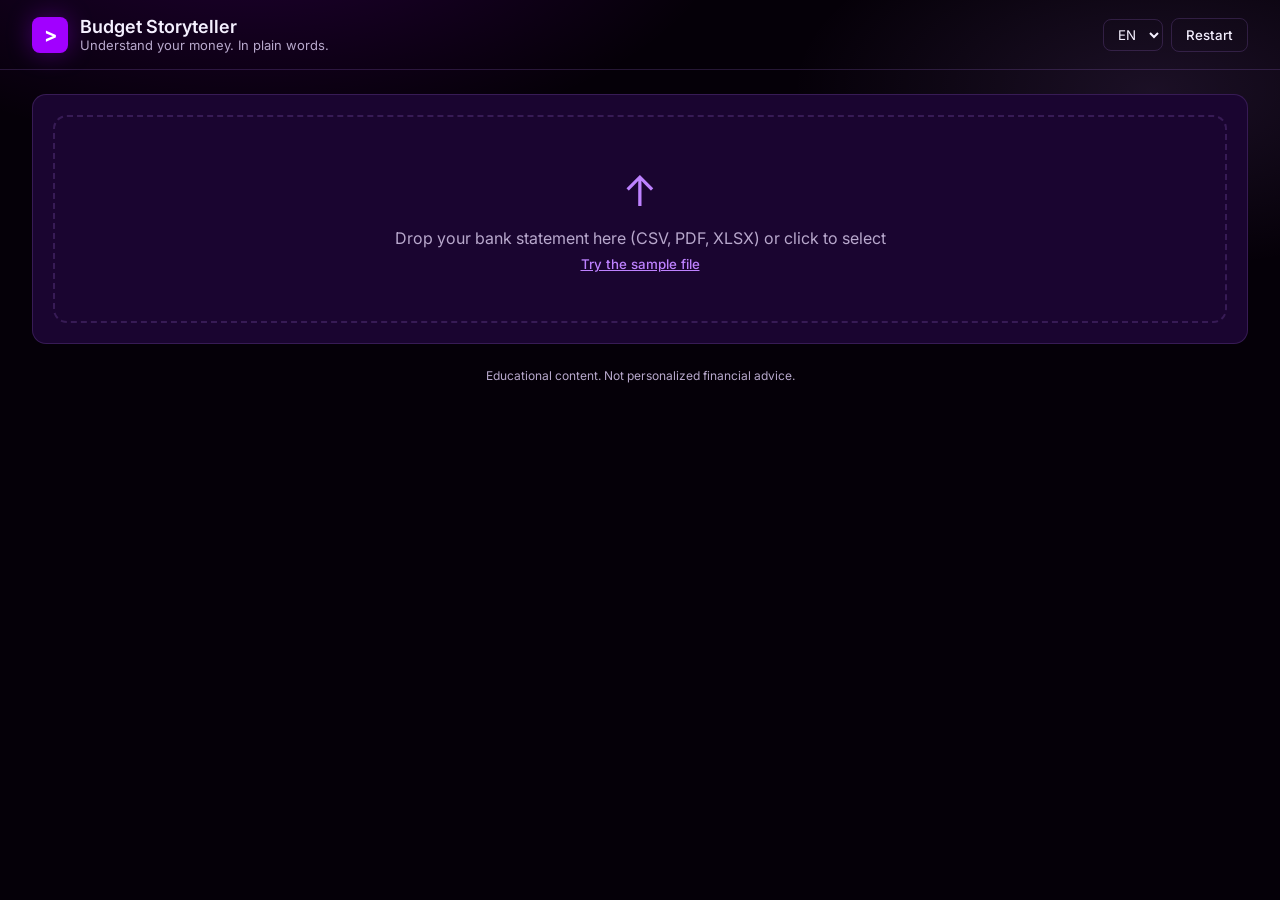
==== app/static/index.html @ 20bc4030 "init: Budget Storyteller - multi-agent Hagenthon submission 5-agent orchestration (parser/analyzer/s" ====
<!doctype html>
<html lang="it">
<head>
  <meta charset="utf-8" />
  <meta name="viewport" content="width=device-width,initial-scale=1" />
  <title>Budget Storyteller</title>
  <link rel="preconnect" href="https://fonts.googleapis.com" />
  <link rel="preconnect" href="https://fonts.gstatic.com" crossorigin />
  <link href="https://fonts.googleapis.com/css2?family=Inter:wght@300;400;500;600;700&display=swap" rel="stylesheet" />
  <link rel="stylesheet" href="styles.css" />
</head>
<body>
  <header class="topbar">
    <div class="brand">
      <div class="brand-mark">&gt;</div>
      <div>
        <div class="brand-title" data-i18n="app_title">Budget Storyteller</div>
        <div class="brand-sub" data-i18n="tagline">Capisci i tuoi soldi. In parole semplici.</div>
      </div>
    </div>
    <div class="topbar-actions">
      <select id="langSelect" title="lingua">
        <option value="it">IT</option>
        <option value="en">EN</option>
      </select>
      <button id="btnReload" class="ghost" data-i18n="reload">Ricomincia</button>
    </div>
  </header>

  <main>
    <!-- 1. Upload -->
    <section id="secUpload" class="card">
      <div class="dropzone" id="dropzone">
        <input type="file" id="fileInput" accept=".csv,.tsv,.pdf,.xlsx,.xls" hidden />
        <div class="drop-inner">
          <div class="drop-icon">↑</div>
          <div class="drop-text" data-i18n="upload_hint">Trascina qui il tuo estratto conto (CSV, PDF, XLSX) o clicca per selezionare</div>
          <button id="btnSample" class="link" data-i18n="try_sample">Prova con il file di esempio</button>
        </div>
      </div>
      <div id="hitlBanner" class="banner hidden">
        <span data-i18n="hitl_banner">La qualità del parsing è bassa. Verifica il file e conferma per procedere.</span>
        <button id="btnConfirmHitl" data-i18n="confirm">Conferma</button>
      </div>
    </section>

    <!-- 2. Live agents -->
    <section id="secAgents" class="card hidden">
      <h2 data-i18n="agents_working">Gli agenti stanno lavorando</h2>
      <div class="agents-grid">
        <div class="agent" data-agent="parser"><span class="dot"></span><span class="name" data-i18n="parser">Parser</span><span class="state">—</span></div>
        <div class="agent" data-agent="analyzer"><span class="dot"></span><span class="name" data-i18n="analyzer">Analista</span><span class="state">—</span></div>
        <div class="agent" data-agent="simulator"><span class="dot"></span><span class="name" data-i18n="simulator">Simulatore</span><span class="state">—</span></div>
        <div class="agent" data-agent="advisor"><span class="dot"></span><span class="name" data-i18n="advisor">Consulente educativo</span><span class="state">—</span></div>
      </div>
    </section>

    <!-- 3. Dashboard -->
    <section id="secDashboard" class="grid hidden">
      <div class="card score-card">
        <h3 data-i18n="score_title">Punteggio di salute finanziaria</h3>
        <div class="score-value" id="scoreValue">—</div>
        <div class="score-interp" id="scoreInterp"></div>
        <div class="breakdown" id="scoreBreakdown"></div>
      </div>
      <div class="card">
        <h3 data-i18n="categories_title">Dove vanno i tuoi soldi</h3>
        <div class="pie-wrap"><canvas id="pieCanvas" width="220" height="220"></canvas></div>
        <div class="legend" id="pieLegend"></div>
      </div>
      <div class="card story-card">
        <h3 data-i18n="story_title">La tua storia</h3>
        <p id="storyText"></p>
      </div>
      <div class="card">
        <h3 data-i18n="scenarios_title">Cosa succederebbe se…</h3>
        <div id="scenariosList"></div>
      </div>
      <div class="card lessons-card">
        <h3 data-i18n="lessons_title">Micro-lezioni per te</h3>
        <div id="lessonsList"></div>
      </div>
      <div class="card chat-card">
        <h3 data-i18n="chat_title">Chiedi qualsiasi cosa</h3>
        <div id="chatLog" class="chat-log"></div>
        <form id="chatForm" class="chat-input">
          <input id="chatInput" type="text" placeholder="Es. Cosa significa TAEG?" data-i18n-attr="placeholder,chat_placeholder" />
          <button type="submit" data-i18n="ask">Chiedi</button>
        </form>
      </div>
      <div class="card history-card">
        <h3 data-i18n="history_title">Storico analisi</h3>
        <table id="historyTable"><thead><tr><th>Data</th><th>File</th><th>Score</th><th>Righe</th></tr></thead><tbody></tbody></table>
      </div>
    </section>

    <footer class="disclaimer" data-i18n="disclaimer">Contenuto educativo. Non è consulenza finanziaria personalizzata.</footer>
  </main>

  <script type="module" src="main.js"></script>
</body>
</html>
---- app/static/styles.css ----
/* Budget Storyteller — brand Accenture (purple #A100FF, dark #050008, Inter) */
:root {
  --purple: #A100FF;
  --purple-light: #BE82FF;
  --purple-glow: rgba(161, 0, 255, 0.35);
  --bg: #050008;
  --bg-elev: #120021;
  --card: #1a0530;
  --card-border: rgba(190, 130, 255, 0.18);
  --text: #f5f0ff;
  --text-dim: #b8a8cc;
  --ok: #4ade80;
  --warn: #fbbf24;
  --err: #f87171;
  --radius: 14px;
}
* { box-sizing: border-box; }
html, body { margin: 0; padding: 0; background: var(--bg); color: var(--text); font-family: "Inter", system-ui, sans-serif; }
body { min-height: 100vh; background:
  radial-gradient(ellipse 800px 400px at 20% -10%, rgba(161,0,255,0.18), transparent 60%),
  radial-gradient(ellipse 600px 300px at 90% 10%, rgba(190,130,255,0.12), transparent 60%),
  var(--bg);
}
.topbar { display: flex; justify-content: space-between; align-items: center; padding: 16px 32px; border-bottom: 1px solid var(--card-border); }
.brand { display: flex; align-items: center; gap: 12px; }
.brand-mark { width: 36px; height: 36px; background: var(--purple); color: #fff; border-radius: 8px; display: grid; place-items: center; font-weight: 700; font-size: 20px; box-shadow: 0 0 24px var(--purple-glow); }
.brand-title { font-weight: 600; font-size: 18px; }
.brand-sub { color: var(--text-dim); font-size: 13px; }
.topbar-actions { display: flex; gap: 8px; align-items: center; }
select, button, input { font-family: inherit; }
select { background: transparent; color: var(--text); border: 1px solid var(--card-border); padding: 6px 10px; border-radius: 8px; }
button { cursor: pointer; border: none; padding: 8px 14px; border-radius: 8px; background: var(--purple); color: #fff; font-weight: 500; transition: all 0.15s; }
button:hover { background: var(--purple-light); }
button.ghost { background: transparent; border: 1px solid var(--card-border); color: var(--text); }
button.link { background: transparent; color: var(--purple-light); text-decoration: underline; padding: 0; margin-top: 8px; }

main { padding: 24px 32px 40px; max-width: 1400px; margin: 0 auto; }
.card { background: var(--card); border: 1px solid var(--card-border); border-radius: var(--radius); padding: 20px; margin-bottom: 20px; }
.hidden { display: none !important; }
h2, h3 { margin: 0 0 12px; font-weight: 600; letter-spacing: -0.01em; }

/* Dropzone */
.dropzone { border: 2px dashed var(--card-border); border-radius: var(--radius); padding: 48px; text-align: center; cursor: pointer; transition: all 0.2s; }
.dropzone.hover { border-color: var(--purple); background: rgba(161,0,255,0.05); }
.drop-icon { font-size: 42px; color: var(--purple-light); margin-bottom: 12px; }
.drop-text { color: var(--text-dim); }
.banner { margin-top: 16px; padding: 12px 16px; background: rgba(251,191,36,0.1); border: 1px solid var(--warn); border-radius: 8px; display: flex; justify-content: space-between; align-items: center; }

/* Agents */
.agents-grid { display: grid; grid-template-columns: repeat(auto-fit, minmax(200px, 1fr)); gap: 12px; }
.agent { display: flex; align-items: center; gap: 10px; padding: 12px 14px; background: var(--bg-elev); border-radius: 10px; border: 1px solid var(--card-border); }
.agent .dot { width: 10px; height: 10px; border-radius: 50%; background: #555; transition: all 0.3s; }
.agent[data-status="running"] .dot { background: var(--purple); box-shadow: 0 0 10px var(--purple-glow); animation: pulse 1s infinite; }
.agent[data-status="done"] .dot { background: var(--ok); }
.agent[data-status="failed"] .dot { background: var(--err); }
.agent .name { flex: 1; font-weight: 500; }
.agent .state { color: var(--text-dim); font-size: 12px; }
@keyframes pulse { 0%,100% { opacity: 1; } 50% { opacity: 0.4; } }

/* Dashboard grid */
.grid { display: grid; grid-template-columns: repeat(auto-fit, minmax(320px, 1fr)); gap: 20px; }
.grid > .card { margin-bottom: 0; }
.story-card, .chat-card, .history-card, .lessons-card { grid-column: span 2; }
@media (max-width: 900px) { .story-card, .chat-card, .history-card, .lessons-card { grid-column: span 1; } }

/* Score */
.score-value { font-size: 64px; font-weight: 700; color: var(--purple-light); text-shadow: 0 0 30px var(--purple-glow); line-height: 1; }
.score-interp { color: var(--text-dim); margin: 8px 0 16px; }
.breakdown { display: flex; flex-direction: column; gap: 8px; }
.breakdown-row { display: flex; align-items: center; gap: 10px; font-size: 13px; }
.breakdown-row .label { flex: 0 0 130px; color: var(--text-dim); }
.breakdown-row .bar { flex: 1; height: 6px; background: var(--bg-elev); border-radius: 3px; overflow: hidden; }
.breakdown-row .bar > div { height: 100%; background: linear-gradient(90deg, var(--purple), var(--purple-light)); }
.breakdown-row .val { flex: 0 0 30px; text-align: right; font-weight: 500; }

/* Legend */
.pie-wrap { display: grid; place-items: center; margin: 8px 0; }
.legend { display: flex; flex-direction: column; gap: 6px; margin-top: 12px; font-size: 13px; }
.legend-row { display: flex; align-items: center; gap: 8px; }
.legend-swatch { width: 10px; height: 10px; border-radius: 2px; }

/* Story */
.story-card p { color: var(--text-dim); line-height: 1.6; font-size: 15px; margin: 0; }

/* Scenarios / Lessons */
.scenario, .lesson { padding: 12px 14px; background: var(--bg-elev); border-radius: 8px; margin-bottom: 10px; border-left: 3px solid var(--purple); }
.scenario h4, .lesson h4 { margin: 0 0 4px; font-size: 14px; }
.scenario .proj, .lesson .meta { color: var(--text-dim); font-size: 12px; margin-top: 4px; }
.lesson button { margin-top: 8px; font-size: 13px; padding: 6px 12px; }

/* Chat */
.chat-log { max-height: 260px; overflow-y: auto; margin-bottom: 12px; display: flex; flex-direction: column; gap: 8px; }
.msg { padding: 10px 12px; border-radius: 10px; max-width: 85%; font-size: 14px; line-height: 1.4; }
.msg.user { align-self: flex-end; background: var(--purple); color: #fff; }
.msg.bot { align-self: flex-start; background: var(--bg-elev); color: var(--text); }
.msg.bot .lesson-cta { display: block; margin-top: 8px; color: var(--purple-light); text-decoration: underline; cursor: pointer; font-size: 13px; }
.chat-input { display: flex; gap: 8px; }
.chat-input input { flex: 1; background: var(--bg-elev); border: 1px solid var(--card-border); color: var(--text); padding: 10px 12px; border-radius: 8px; }
.chat-input input:focus { outline: none; border-color: var(--purple); }

/* History */
table { width: 100%; border-collapse: collapse; font-size: 13px; }
th, td { text-align: left; padding: 8px; border-bottom: 1px solid var(--card-border); }
th { color: var(--text-dim); font-weight: 500; }

.disclaimer { text-align: center; color: var(--text-dim); font-size: 12px; margin-top: 24px; }

/* Modal per mini-lesson */
.modal-overlay { position: fixed; inset: 0; background: rgba(0,0,0,0.7); display: grid; place-items: center; z-index: 100; padding: 20px; }
.modal { background: var(--card); border: 1px solid var(--card-border); border-radius: var(--radius); padding: 24px; max-width: 560px; width: 100%; max-height: 90vh; overflow-y: auto; }
.modal ol { padding-left: 20px; color: var(--text-dim); line-height: 1.7; }
.modal .quiz { margin-top: 16px; padding: 12px; background: var(--bg-elev); border-radius: 8px; }
.modal .quiz .option { display: block; margin: 6px 0; padding: 8px 12px; background: transparent; border: 1px solid var(--card-border); color: var(--text); border-radius: 6px; text-align: left; width: 100%; cursor: pointer; }
.modal .quiz .option.correct { border-color: var(--ok); background: rgba(74,222,128,0.1); }
.modal .quiz .option.wrong { border-color: var(--err); background: rgba(248,113,113,0.1); }
.modal .close { position: sticky; top: 0; float: right; }
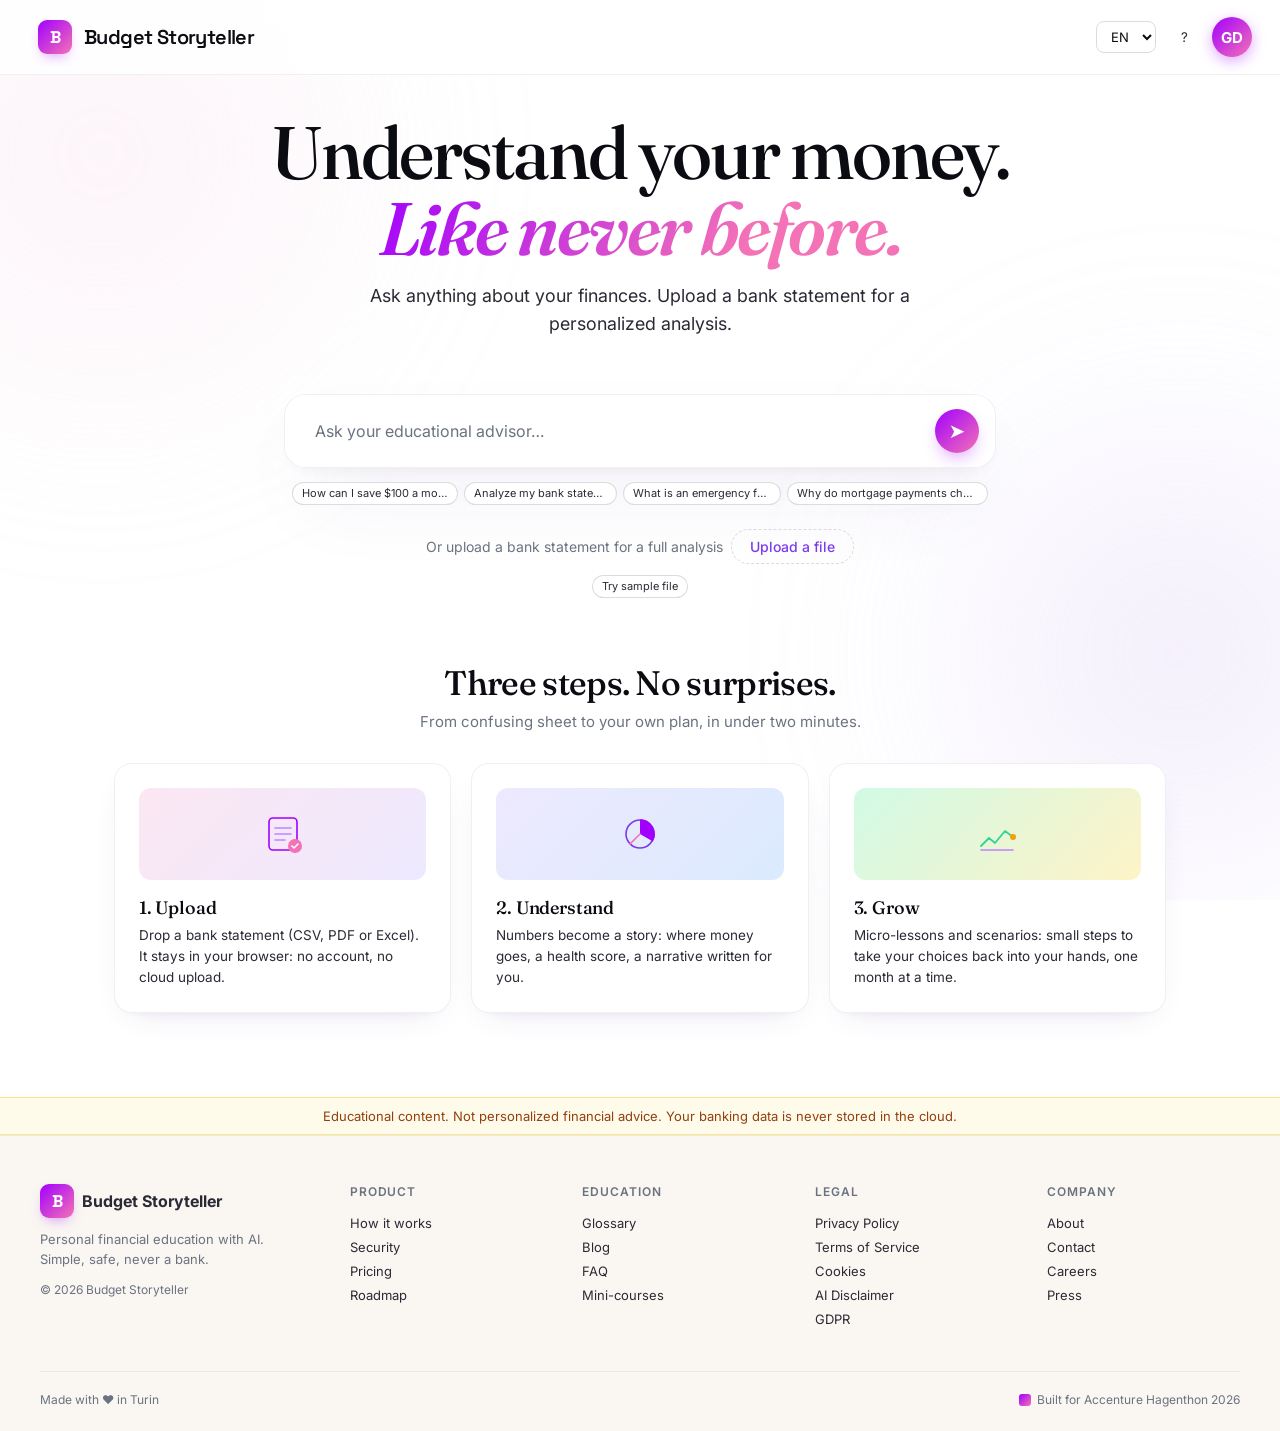
==== commit 30137a15: "feat: chat-first light UI + rich pages + rhythm signature + wizard lessons Big iteration on the prot" ====
--- a/app/static/index.html
+++ b/app/static/index.html
@@ -6,97 +6,304 @@
   <title>Budget Storyteller</title>
   <link rel="preconnect" href="https://fonts.googleapis.com" />
   <link rel="preconnect" href="https://fonts.gstatic.com" crossorigin />
-  <link href="https://fonts.googleapis.com/css2?family=Inter:wght@300;400;500;600;700&display=swap" rel="stylesheet" />
+  <link href="https://fonts.googleapis.com/css2?family=Fraunces:ital,opsz,wght@0,9..144,400;0,9..144,500;0,9..144,600;1,9..144,400;1,9..144,600&family=Inter:wght@300;400;500;600;700;800&family=Space+Grotesk:wght@400;500;600;700&display=swap" rel="stylesheet" />
   <link rel="stylesheet" href="styles.css" />
+  <link rel="stylesheet" href="pages.css" />
 </head>
 <body>
-  <header class="topbar">
-    <div class="brand">
-      <div class="brand-mark">&gt;</div>
-      <div>
-        <div class="brand-title" data-i18n="app_title">Budget Storyteller</div>
-        <div class="brand-sub" data-i18n="tagline">Capisci i tuoi soldi. In parole semplici.</div>
-      </div>
-    </div>
-    <div class="topbar-actions">
-      <select id="langSelect" title="lingua">
+  <div class="ambient-blobs" aria-hidden="true"></div>
+
+  <!-- Top nav -->
+  <nav class="nav">
+    <button class="nav-brand" id="navBrand" type="button" aria-label="Home">
+      <span class="nav-mark">B</span>
+      <span>Budget Storyteller</span>
+    </button>
+    <div class="nav-actions">
+      <select id="langSelect" class="lang-select" title="lingua">
         <option value="it">IT</option>
         <option value="en">EN</option>
       </select>
-      <button id="btnReload" class="ghost" data-i18n="reload">Ricomincia</button>
-    </div>
-  </header>
+      <button class="icon-btn" id="btnHelp" title="?" aria-label="help">?</button>
+      <!-- Menu utente statico (onclick inline = zero dipendenze da moduli) -->
+      <div class="avatar-wrap" id="userMenuWrap">
+        <button type="button" class="avatar-btn" id="avatarBtn"
+          onclick="event.stopPropagation(); document.getElementById('avatarMenu').classList.toggle('open'); return false;">GD</button>
+        <div class="avatar-menu" id="avatarMenu" role="menu">
+          <div class="avatar-menu-header">
+            <div class="avatar-menu-name">Guest Demo</div>
+            <div class="avatar-menu-email">guest@budgetstoryteller.local</div>
+          </div>
+          <ul>
+            <li><button type="button" onclick="document.getElementById('avatarMenu').classList.remove('open'); (window.openPage||window.openProfileModal||(()=>alert('Profilo non disponibile')))('profile'); return false;">
+              <svg width="18" height="18" viewBox="0 0 24 24" fill="none" stroke="currentColor" stroke-width="2"><circle cx="12" cy="8" r="4"/><path d="M4 21c0-4 3.5-7 8-7s8 3 8 7"/></svg>
+              <span>My profile</span>
+            </button></li>
+            <li><button type="button" onclick="document.getElementById('avatarMenu').classList.remove('open'); (window.openPage||window.openSettingsModal||(()=>alert('Impostazioni non disponibili')))('settings'); return false;">
+              <svg width="18" height="18" viewBox="0 0 24 24" fill="none" stroke="currentColor" stroke-width="2"><circle cx="12" cy="12" r="3"/><path d="M19.4 15a1.65 1.65 0 0 0 .33 1.82l.06.06a2 2 0 0 1-2.83 2.83l-.06-.06a1.65 1.65 0 0 0-1.82-.33 1.65 1.65 0 0 0-1 1.51V21a2 2 0 0 1-4 0v-.09a1.65 1.65 0 0 0-1-1.51 1.65 1.65 0 0 0-1.82.33l-.06.06a2 2 0 0 1-2.83-2.83l.06-.06a1.65 1.65 0 0 0 .33-1.82 1.65 1.65 0 0 0-1.51-1H3a2 2 0 0 1 0-4h.09a1.65 1.65 0 0 0 1.51-1 1.65 1.65 0 0 0-.33-1.82l-.06-.06a2 2 0 0 1 2.83-2.83l.06.06a1.65 1.65 0 0 0 1.82.33h.01a1.65 1.65 0 0 0 1-1.51V3a2 2 0 0 1 4 0v.09a1.65 1.65 0 0 0 1 1.51h.01a1.65 1.65 0 0 0 1.82-.33l.06-.06a2 2 0 0 1 2.83 2.83l-.06.06a1.65 1.65 0 0 0-.33 1.82v.01a1.65 1.65 0 0 0 1.51 1H21a2 2 0 0 1 0 4h-.09a1.65 1.65 0 0 0-1.51 1z"/></svg>
+              <span>Settings</span>
+            </button></li>
+            <li><button type="button" onclick="document.getElementById('avatarMenu').classList.remove('open'); if(window.openPage){window.openPage('history');}else{document.querySelector('.history-card')?.scrollIntoView({behavior:'smooth'});} return false;">
+              <svg width="18" height="18" viewBox="0 0 24 24" fill="none" stroke="currentColor" stroke-width="2"><circle cx="12" cy="12" r="9"/><polyline points="12,7 12,12 15,15"/></svg>
+              <span>Analysis history</span>
+            </button></li>
+            <li><button type="button" onclick="document.getElementById('avatarMenu').classList.remove('open'); (window.openPage||window.openPrivacyModal||(()=>alert('Privacy non disponibile')))('privacy'); return false;">
+              <svg width="18" height="18" viewBox="0 0 24 24" fill="none" stroke="currentColor" stroke-width="2"><path d="M12 2l8 4v6c0 5-3.5 9-8 10-4.5-1-8-5-8-10V6l8-4z"/></svg>
+              <span>Privacy &amp; data</span>
+            </button></li>
+          </ul>
+          <div class="avatar-menu-sep"></div>
+          <ul>
+            <li><button type="button" class="danger" onclick="document.getElementById('avatarMenu').classList.remove('open'); if(window.openPage){window.openPage('logout');}else{if(confirm('Cancellare tutti i dati locali?')){localStorage.clear(); location.reload();}} return false;">
+              <svg width="18" height="18" viewBox="0 0 24 24" fill="none" stroke="currentColor" stroke-width="2"><path d="M9 21H5a2 2 0 0 1-2-2V5a2 2 0 0 1 2-2h4"/><polyline points="16,17 21,12 16,7"/><line x1="21" y1="12" x2="9" y2="12"/></svg>
+              <span>Sign out</span>
+            </button></li>
+          </ul>
+        </div>
+      </div>
+      <script>
+        document.addEventListener('click', function(e){
+          var m = document.getElementById('avatarMenu');
+          var w = document.getElementById('userMenuWrap');
+          if (m && w && !w.contains(e.target)) m.classList.remove('open');
+        });
+      </script>
+    </div>
+  </nav>
 
   <main>
-    <!-- 1. Upload -->
-    <section id="secUpload" class="card">
-      <div class="dropzone" id="dropzone">
-        <input type="file" id="fileInput" accept=".csv,.tsv,.pdf,.xlsx,.xls" hidden />
-        <div class="drop-inner">
-          <div class="drop-icon">↑</div>
-          <div class="drop-text" data-i18n="upload_hint">Trascina qui il tuo estratto conto (CSV, PDF, XLSX) o clicca per selezionare</div>
-          <button id="btnSample" class="link" data-i18n="try_sample">Prova con il file di esempio</button>
-        </div>
-      </div>
-      <div id="hitlBanner" class="banner hidden">
-        <span data-i18n="hitl_banner">La qualità del parsing è bassa. Verifica il file e conferma per procedere.</span>
-        <button id="btnConfirmHitl" data-i18n="confirm">Conferma</button>
-      </div>
-    </section>
-
-    <!-- 2. Live agents -->
-    <section id="secAgents" class="card hidden">
-      <h2 data-i18n="agents_working">Gli agenti stanno lavorando</h2>
-      <div class="agents-grid">
-        <div class="agent" data-agent="parser"><span class="dot"></span><span class="name" data-i18n="parser">Parser</span><span class="state">—</span></div>
-        <div class="agent" data-agent="analyzer"><span class="dot"></span><span class="name" data-i18n="analyzer">Analista</span><span class="state">—</span></div>
-        <div class="agent" data-agent="simulator"><span class="dot"></span><span class="name" data-i18n="simulator">Simulatore</span><span class="state">—</span></div>
-        <div class="agent" data-agent="advisor"><span class="dot"></span><span class="name" data-i18n="advisor">Consulente educativo</span><span class="state">—</span></div>
-      </div>
-    </section>
-
-    <!-- 3. Dashboard -->
-    <section id="secDashboard" class="grid hidden">
-      <div class="card score-card">
-        <h3 data-i18n="score_title">Punteggio di salute finanziaria</h3>
-        <div class="score-value" id="scoreValue">—</div>
-        <div class="score-interp" id="scoreInterp"></div>
-        <div class="breakdown" id="scoreBreakdown"></div>
-      </div>
-      <div class="card">
-        <h3 data-i18n="categories_title">Dove vanno i tuoi soldi</h3>
-        <div class="pie-wrap"><canvas id="pieCanvas" width="220" height="220"></canvas></div>
-        <div class="legend" id="pieLegend"></div>
-      </div>
-      <div class="card story-card">
-        <h3 data-i18n="story_title">La tua storia</h3>
-        <p id="storyText"></p>
-      </div>
-      <div class="card">
-        <h3 data-i18n="scenarios_title">Cosa succederebbe se…</h3>
-        <div id="scenariosList"></div>
-      </div>
-      <div class="card lessons-card">
-        <h3 data-i18n="lessons_title">Micro-lezioni per te</h3>
-        <div id="lessonsList"></div>
-      </div>
-      <div class="card chat-card">
-        <h3 data-i18n="chat_title">Chiedi qualsiasi cosa</h3>
-        <div id="chatLog" class="chat-log"></div>
-        <form id="chatForm" class="chat-input">
-          <input id="chatInput" type="text" placeholder="Es. Cosa significa TAEG?" data-i18n-attr="placeholder,chat_placeholder" />
-          <button type="submit" data-i18n="ask">Chiedi</button>
+    <!-- Hero -->
+    <section class="hero">
+      <h1>
+        <span data-i18n="hero_h1_a">Capisci i tuoi soldi.</span><br />
+        <span class="accent" data-i18n="hero_h1_b">Come mai prima.</span>
+      </h1>
+      <p class="tagline" data-i18n="hero_tagline">Chiedi qualsiasi cosa sulle tue finanze. Carica un estratto conto per un'analisi personalizzata.</p>
+    </section>
+
+    <!-- Chat hero (primary interactive) -->
+    <section class="chat-hero">
+      <div class="chat-hero-box">
+        <div class="chat-hero-log" id="chatHeroLog"></div>
+        <form class="chat-hero-form" id="chatHeroForm">
+          <input
+            id="chatHeroInput"
+            class="chat-hero-input"
+            type="text"
+            autocomplete="off"
+            data-i18n-attr="placeholder,chat_hero_placeholder"
+            placeholder="Chiedi al tuo consulente educativo…"
+          />
+          <button type="submit" class="chat-send" id="chatSendBtn" aria-label="send">➤</button>
         </form>
       </div>
-      <div class="card history-card">
-        <h3 data-i18n="history_title">Storico analisi</h3>
-        <table id="historyTable"><thead><tr><th>Data</th><th>File</th><th>Score</th><th>Righe</th></tr></thead><tbody></tbody></table>
-      </div>
-    </section>
-
-    <footer class="disclaimer" data-i18n="disclaimer">Contenuto educativo. Non è consulenza finanziaria personalizzata.</footer>
+
+      <div class="prompt-chips" id="promptChips">
+        <button class="chip" data-i18n="chip_save">Come posso risparmiare €100 al mese?</button>
+        <button class="chip" data-i18n="chip_analyze">Analizza il mio estratto conto</button>
+        <button class="chip" data-i18n="chip_fund">Cos'è un fondo di emergenza?</button>
+        <button class="chip" data-i18n="chip_mortgage">Perché le rate del mutuo cambiano?</button>
+      </div>
+    </section>
+
+    <!-- Secondary CTA (upload) -->
+    <section class="secondary-cta">
+      <div class="upload-line">
+        <span data-i18n="upload_secondary">Oppure carica un estratto conto per un'analisi completa</span>
+        <button class="upload-btn" id="uploadBtn" data-i18n="upload_cta">Carica un file</button>
+      </div>
+      <div style="margin-top:10px;">
+        <button class="chip" id="btnSample" data-i18n="upload_sample">Prova con file di esempio</button>
+      </div>
+      <input type="file" id="fileInput" accept=".csv,.tsv,.pdf,.xlsx,.xls" hidden />
+    </section>
+
+    <!-- Agents mini-ribbon (only during processing) -->
+    <div class="agents-ribbon" id="agentsRibbon">
+      <span class="label" id="agentsRibbonLabel" data-i18n="analysis_in_progress">Analisi in corso…</span>
+      <span class="dots">
+        <span class="dot" data-agent="parser"></span>
+        <span class="dot" data-agent="analyzer"></span>
+        <span class="dot" data-agent="simulator"></span>
+        <span class="dot" data-agent="advisor"></span>
+      </span>
+    </div>
+
+    <!-- HITL banner -->
+    <div id="hitlBanner" class="banner" style="display:none;">
+      <span data-i18n="hitl_banner">La qualità del parsing è bassa. Verifica il file e conferma per procedere.</span>
+      <button id="btnConfirmHitl" data-i18n="confirm">Conferma</button>
+    </div>
+
+    <!-- How it works — visible while dashboard is hidden -->
+    <section class="how-it-works" id="howItWorks">
+      <h3 class="how-title" data-i18n="how_title">Tre passi. Nessuna sorpresa.</h3>
+      <p class="how-sub" data-i18n="how_sub">Dal foglio confuso al piano tuo, in meno di due minuti.</p>
+      <div class="how-steps">
+        <div class="how-step">
+          <div class="how-thumb">
+            <svg viewBox="0 0 44 44" fill="none" xmlns="http://www.w3.org/2000/svg">
+              <rect x="8" y="6" width="28" height="32" rx="4" stroke="#A100FF" stroke-width="1.6"/>
+              <path d="M14 16h16M14 22h16M14 28h10" stroke="#BE82FF" stroke-width="1.6" stroke-linecap="round"/>
+              <circle cx="34" cy="34" r="7" fill="#F472B6"/>
+              <path d="M31 34l2 2 4-4" stroke="#fff" stroke-width="1.6" stroke-linecap="round" stroke-linejoin="round"/>
+            </svg>
+          </div>
+          <h4 data-i18n="how_1_title">1. Carica</h4>
+          <p data-i18n="how_1_desc">Trascina un estratto conto in CSV, PDF o Excel. Resta nel tuo browser: nessun account, nessun upload cloud.</p>
+        </div>
+        <div class="how-step">
+          <div class="how-thumb">
+            <svg viewBox="0 0 44 44" fill="none" xmlns="http://www.w3.org/2000/svg">
+              <circle cx="22" cy="22" r="14" stroke="#7C3AED" stroke-width="1.6"/>
+              <path d="M22 8a14 14 0 0 1 12.12 21L22 22z" fill="#A100FF"/>
+              <path d="M22 8a14 14 0 0 1 12.12 21" stroke="#A100FF" stroke-width="1.6"/>
+              <path d="M22 22l-9.9 9.9" stroke="#F472B6" stroke-width="1.6" stroke-linecap="round"/>
+            </svg>
+          </div>
+          <h4 data-i18n="how_2_title">2. Capisci</h4>
+          <p data-i18n="how_2_desc">Numeri diventano storia: dove vanno i soldi, un punteggio di salute, un racconto scritto per te.</p>
+        </div>
+        <div class="how-step">
+          <div class="how-thumb">
+            <svg viewBox="0 0 44 44" fill="none" xmlns="http://www.w3.org/2000/svg">
+              <path d="M6 34l8-8 6 5 10-12 8 6" stroke="#34D399" stroke-width="1.8" stroke-linecap="round" stroke-linejoin="round" fill="none"/>
+              <circle cx="38" cy="25" r="3" fill="#F59E0B"/>
+              <path d="M6 38h32" stroke="#BE82FF" stroke-width="1.6" stroke-linecap="round"/>
+            </svg>
+          </div>
+          <h4 data-i18n="how_3_title">3. Cresci</h4>
+          <p data-i18n="how_3_desc">Micro-lezioni e scenari: piccoli passi per riprendere in mano le tue scelte, un mese alla volta.</p>
+        </div>
+      </div>
+    </section>
+
+    <!-- Dashboard (hidden until file processed) -->
+    <section class="dashboard" id="dashboard" style="display:none;">
+      <h2 class="dashboard-title" data-i18n="dashboard_title">La tua analisi</h2>
+      <div class="grid">
+        <div class="card score-card">
+          <h3 class="card-title" data-i18n="score_title">Punteggio di salute finanziaria</h3>
+          <div class="score-ring-wrap">
+            <svg class="score-ring" viewBox="0 0 120 120" aria-hidden="true">
+              <defs>
+                <linearGradient id="scoreGrad" x1="0" x2="1">
+                  <stop offset="0" stop-color="#A100FF"/>
+                  <stop offset="1" stop-color="#F472B6"/>
+                </linearGradient>
+              </defs>
+              <circle class="score-ring-bg" cx="60" cy="60" r="50"/>
+              <circle class="score-ring-fg" id="scoreRingFg" cx="60" cy="60" r="50"/>
+            </svg>
+            <div class="score-ring-inner">
+              <span class="score-num" id="scoreValue">—</span>
+              <span class="score-of">/100</span>
+            </div>
+          </div>
+          <div class="score-interp" id="scoreInterp"></div>
+          <div class="breakdown" id="scoreBreakdown"></div>
+        </div>
+        <div class="card">
+          <h3 class="card-title" data-i18n="categories_title">Dove vanno i tuoi soldi</h3>
+          <div class="pie-wrap"><canvas id="pieCanvas" width="220" height="220"></canvas></div>
+          <div class="legend" id="pieLegend"></div>
+        </div>
+        <div class="card fingerprint-card">
+          <h3 class="card-title">
+            <span data-i18n="fingerprint_title">Il ritmo dei tuoi soldi</span>
+            <span class="badge-new" data-i18n="badge_new">Nuovo</span>
+          </h3>
+          <div class="fingerprint-stage">
+            <svg class="fingerprint" id="fingerprintSvg" viewBox="-100 -100 200 200" aria-hidden="true">
+              <defs>
+                <radialGradient id="fpGrad" cx="0.5" cy="0.5" r="0.5">
+                  <stop offset="0%" stop-color="#A100FF" stop-opacity="0.9"/>
+                  <stop offset="55%" stop-color="#F472B6" stop-opacity="0.7"/>
+                  <stop offset="100%" stop-color="#34D399" stop-opacity="0.35"/>
+                </radialGradient>
+                <filter id="fpGlow"><feGaussianBlur stdDeviation="1.6"/></filter>
+              </defs>
+              <g class="fp-rings" opacity="0.16">
+                <circle r="30" fill="none" stroke="#0a0022" stroke-width="0.4"/>
+                <circle r="60" fill="none" stroke="#0a0022" stroke-width="0.4"/>
+                <circle r="90" fill="none" stroke="#0a0022" stroke-width="0.4"/>
+              </g>
+              <path id="fpShape" fill="url(#fpGrad)" filter="url(#fpGlow)" opacity="0.92"/>
+              <path id="fpOutline" fill="none" stroke="#7B00CC" stroke-width="1" stroke-linejoin="round" opacity="0.55"/>
+              <g id="fpDots"></g>
+            </svg>
+            <div class="fp-caption">—</div>
+          </div>
+          <div class="life-equiv" id="lifeEquiv"></div>
+        </div>
+        <div class="card story span-2">
+          <h3 class="card-title" data-i18n="story_title">La tua storia</h3>
+          <p id="storyText"></p>
+        </div>
+        <div class="card">
+          <h3 class="card-title" data-i18n="scenarios_title">Cosa succederebbe se…</h3>
+          <div id="scenariosList"></div>
+        </div>
+        <div class="card">
+          <h3 class="card-title" data-i18n="lessons_title">Micro-lezioni per te</h3>
+          <div id="lessonsList"></div>
+        </div>
+        <div class="card span-2 history-card" id="historySection">
+          <h3 class="card-title" data-i18n="history_title">Storico analisi</h3>
+          <table id="historyTable"><thead><tr><th>Data</th><th>File</th><th>Score</th><th>Righe</th></tr></thead><tbody></tbody></table>
+        </div>
+      </div>
+    </section>
   </main>
 
+  <!-- Legal strip -->
+  <div class="legal-strip" data-i18n="legal_strip">Contenuto educativo. Non è consulenza finanziaria personalizzata. I tuoi dati bancari non vengono mai salvati in cloud.</div>
+
+  <!-- Footer -->
+  <footer>
+    <div class="footer-grid">
+      <div class="footer-brand">
+        <div class="name"><span class="nav-mark">B</span> Budget Storyteller</div>
+        <p data-i18n="footer_desc">Educazione finanziaria personale con AI. Semplice, sicura, mai bancaria.</p>
+        <p data-i18n="footer_copyright" style="font-size:12px;">© 2026 Budget Storyteller</p>
+      </div>
+      <div class="footer-col">
+        <h5 data-i18n="footer_col_product">Prodotto</h5>
+        <a role="button" tabindex="0" data-footer-action="scrollHow" data-i18n="fl_how">Come funziona</a>
+        <a role="button" tabindex="0" data-info="security" data-i18n="fl_security">Sicurezza</a>
+        <a role="button" tabindex="0" data-info="pricing" data-i18n="fl_pricing">Prezzi</a>
+        <a role="button" tabindex="0" data-info="roadmap" data-i18n="fl_roadmap">Roadmap</a>
+      </div>
+      <div class="footer-col">
+        <h5 data-i18n="footer_col_edu">Educazione</h5>
+        <a role="button" tabindex="0" data-info="glossary" data-i18n="fl_glossary">Glossario</a>
+        <a role="button" tabindex="0" data-info="blog" data-i18n="fl_blog">Blog</a>
+        <a role="button" tabindex="0" data-info="faq" data-i18n="fl_faq">FAQ</a>
+        <a role="button" tabindex="0" data-info="courses" data-i18n="fl_courses">Mini-corsi</a>
+      </div>
+      <div class="footer-col">
+        <h5 data-i18n="footer_col_legal">Legale</h5>
+        <a role="button" tabindex="0" data-info="privacyPolicy" data-i18n="fl_privacy">Privacy Policy</a>
+        <a role="button" tabindex="0" data-info="terms" data-i18n="fl_terms">Termini di Servizio</a>
+        <a role="button" tabindex="0" data-info="cookie" data-i18n="fl_cookie">Cookie</a>
+        <a role="button" tabindex="0" data-info="aiDisclaimer" data-i18n="fl_ai">Disclaimer AI</a>
+        <a role="button" tabindex="0" data-info="gdpr" data-i18n="fl_gdpr">GDPR</a>
+      </div>
+      <div class="footer-col">
+        <h5 data-i18n="footer_col_company">Azienda</h5>
+        <a role="button" tabindex="0" data-info="about" data-i18n="fl_about">Chi siamo</a>
+        <a role="button" tabindex="0" data-footer-action="contact" data-i18n="fl_contact">Contatti</a>
+        <a role="button" tabindex="0" data-info="careers" data-i18n="fl_careers">Careers</a>
+        <a role="button" tabindex="0" data-info="press" data-i18n="fl_press">Press</a>
+      </div>
+    </div>
+    <div class="footer-bottom">
+      <span data-i18n="made_in">Made with ♥ in Turin</span>
+      <span class="accenture"><span class="accenture-mark"></span><span data-i18n="accenture_note">Sviluppato per Accenture Hagenthon 2026</span></span>
+    </div>
+  </footer>
+
   <script type="module" src="main.js"></script>
+  <script type="module" src="pages.js"></script>
 </body>
 </html>
--- a/app/static/styles.css
+++ b/app/static/styles.css
@@ -1,116 +1,739 @@
-/* Budget Storyteller — brand Accenture (purple #A100FF, dark #050008, Inter) */
+/* Budget Storyteller — cinematic light theme, palette allineata alla presentazione */
 :root {
-  --purple: #A100FF;
-  --purple-light: #BE82FF;
-  --purple-glow: rgba(161, 0, 255, 0.35);
-  --bg: #050008;
-  --bg-elev: #120021;
-  --card: #1a0530;
-  --card-border: rgba(190, 130, 255, 0.18);
-  --text: #f5f0ff;
-  --text-dim: #b8a8cc;
-  --ok: #4ade80;
-  --warn: #fbbf24;
-  --err: #f87171;
+  /* Brand palette (from presentation/css/accenture-brand.css) */
+  --violet: #A100FF;
+  --violet-deep: #7C3AED;
+  --lavender: #BE82FF;
+  --lavender-soft: #E9DBFF;
+  --rose: #F472B6;
+  --rose-deep: #EC4899;
+  --mint: #34D399;
+  --mint-deep: #10B981;
+  --amber: #F59E0B;
+  --blue: #60A5FA;
+  --paper: #FFFFFF;
+  --paper-warm: #FAF7F2;
+
+  /* Backward-compat aliases (old code still uses --purple*) */
+  --purple: var(--violet);
+  --purple-2: var(--violet-deep);
+  --purple-light: var(--lavender);
+  --purple-soft: var(--lavender-soft);
+  --purple-glow: rgba(161, 0, 255, 0.14);
+
+  --bg: var(--paper);
+  --bg-soft: #F5F3FA;
+  --card: #ffffff;
+  --border: rgba(10, 0, 30, 0.06);
+  --border-strong: rgba(10, 0, 30, 0.14);
+  --text: #0B0B12;
+  --text-2: #2A2A35;
+  --text-dim: #6b7280;
+  --ok: #059669;
+  --warn: #d97706;
+  --err: #dc2626;
   --radius: 14px;
-}
+  --radius-lg: 22px;
+  --shadow-sm: 0 1px 2px rgba(10,0,30,0.04), 0 1px 3px rgba(10,0,30,0.05);
+  --shadow-md: 0 12px 32px -18px rgba(80,40,140,0.20), 0 4px 12px -6px rgba(10,0,30,0.06);
+  --shadow-lg: 0 40px 80px -30px rgba(80,40,140,0.28), 0 8px 24px -12px rgba(10,0,30,0.10);
+
+  --serif: "Fraunces", "Playfair Display", Georgia, serif;
+  --sans: "Inter", system-ui, -apple-system, sans-serif;
+  --mono: "JetBrains Mono", ui-monospace, "SF Mono", Consolas, monospace;
+}
+
 * { box-sizing: border-box; }
-html, body { margin: 0; padding: 0; background: var(--bg); color: var(--text); font-family: "Inter", system-ui, sans-serif; }
-body { min-height: 100vh; background:
-  radial-gradient(ellipse 800px 400px at 20% -10%, rgba(161,0,255,0.18), transparent 60%),
-  radial-gradient(ellipse 600px 300px at 90% 10%, rgba(190,130,255,0.12), transparent 60%),
-  var(--bg);
-}
-.topbar { display: flex; justify-content: space-between; align-items: center; padding: 16px 32px; border-bottom: 1px solid var(--card-border); }
-.brand { display: flex; align-items: center; gap: 12px; }
-.brand-mark { width: 36px; height: 36px; background: var(--purple); color: #fff; border-radius: 8px; display: grid; place-items: center; font-weight: 700; font-size: 20px; box-shadow: 0 0 24px var(--purple-glow); }
-.brand-title { font-weight: 600; font-size: 18px; }
-.brand-sub { color: var(--text-dim); font-size: 13px; }
-.topbar-actions { display: flex; gap: 8px; align-items: center; }
-select, button, input { font-family: inherit; }
-select { background: transparent; color: var(--text); border: 1px solid var(--card-border); padding: 6px 10px; border-radius: 8px; }
-button { cursor: pointer; border: none; padding: 8px 14px; border-radius: 8px; background: var(--purple); color: #fff; font-weight: 500; transition: all 0.15s; }
-button:hover { background: var(--purple-light); }
-button.ghost { background: transparent; border: 1px solid var(--card-border); color: var(--text); }
-button.link { background: transparent; color: var(--purple-light); text-decoration: underline; padding: 0; margin-top: 8px; }
-
-main { padding: 24px 32px 40px; max-width: 1400px; margin: 0 auto; }
-.card { background: var(--card); border: 1px solid var(--card-border); border-radius: var(--radius); padding: 20px; margin-bottom: 20px; }
-.hidden { display: none !important; }
-h2, h3 { margin: 0 0 12px; font-weight: 600; letter-spacing: -0.01em; }
-
-/* Dropzone */
-.dropzone { border: 2px dashed var(--card-border); border-radius: var(--radius); padding: 48px; text-align: center; cursor: pointer; transition: all 0.2s; }
-.dropzone.hover { border-color: var(--purple); background: rgba(161,0,255,0.05); }
-.drop-icon { font-size: 42px; color: var(--purple-light); margin-bottom: 12px; }
-.drop-text { color: var(--text-dim); }
-.banner { margin-top: 16px; padding: 12px 16px; background: rgba(251,191,36,0.1); border: 1px solid var(--warn); border-radius: 8px; display: flex; justify-content: space-between; align-items: center; }
-
-/* Agents */
-.agents-grid { display: grid; grid-template-columns: repeat(auto-fit, minmax(200px, 1fr)); gap: 12px; }
-.agent { display: flex; align-items: center; gap: 10px; padding: 12px 14px; background: var(--bg-elev); border-radius: 10px; border: 1px solid var(--card-border); }
-.agent .dot { width: 10px; height: 10px; border-radius: 50%; background: #555; transition: all 0.3s; }
-.agent[data-status="running"] .dot { background: var(--purple); box-shadow: 0 0 10px var(--purple-glow); animation: pulse 1s infinite; }
-.agent[data-status="done"] .dot { background: var(--ok); }
-.agent[data-status="failed"] .dot { background: var(--err); }
-.agent .name { flex: 1; font-weight: 500; }
-.agent .state { color: var(--text-dim); font-size: 12px; }
+html, body { margin: 0; padding: 0; background: var(--bg); color: var(--text); font-family: var(--sans); -webkit-font-smoothing: antialiased; }
+body { min-height: 100vh; display: flex; flex-direction: column; position: relative; }
+button, input, select, textarea { font-family: inherit; color: inherit; }
+
+/* Ambient background blobs — behind hero + dashboard only */
+.ambient-blobs { position: fixed; inset: 0; overflow: hidden; pointer-events: none; z-index: 0; }
+.ambient-blobs::before, .ambient-blobs::after {
+  content: ""; position: absolute; width: 60vw; height: 60vw; border-radius: 50%;
+  filter: blur(90px); opacity: .35;
+}
+.ambient-blobs::before { background: radial-gradient(circle, #F5D6EA 0%, transparent 60%); top: -18vw; left: -22vw; }
+.ambient-blobs::after { background: radial-gradient(circle, #D9C7F5 0%, transparent 60%); top: 30vh; right: -22vw; }
+main, nav.nav, footer, .legal-strip { position: relative; z-index: 1; }
+
+/* ---------- Top nav ---------- */
+.nav {
+  position: sticky; top: 0; z-index: 50;
+  display: flex; justify-content: space-between; align-items: center;
+  padding: 14px 28px; background: rgba(255,255,255,0.82);
+  backdrop-filter: saturate(160%) blur(12px);
+  border-bottom: 1px solid var(--border);
+}
+.nav-brand {
+  display: flex; align-items: center; gap: 12px;
+  font-family: "Space Grotesk", "Inter", system-ui, sans-serif;
+  font-weight: 600; font-size: 20px; letter-spacing: -0.03em;
+  cursor: pointer; user-select: none; background: transparent; border: none;
+  color: var(--ink, inherit); padding: 6px 10px; border-radius: 10px;
+  transition: background 0.15s, transform 0.15s;
+}
+.nav-brand:hover { background: var(--lavender-soft); transform: translateY(-1px); }
+.nav-mark {
+  width: 34px; height: 34px; border-radius: 9px; color: #fff;
+  background: linear-gradient(135deg, var(--violet) 0%, var(--rose) 100%);
+  display: grid; place-items: center; font-weight: 700; font-size: 17px;
+  font-family: "Space Grotesk", "Inter", sans-serif;
+  box-shadow: 0 6px 14px -6px rgba(161,0,255,.5);
+}
+.nav-actions { display: flex; align-items: center; gap: 8px; }
+
+/* ============================================================
+   Fingerprint card — la tua impronta finanziaria
+   ============================================================ */
+.fingerprint-card { display: flex; flex-direction: column; gap: 12px; }
+.fingerprint-card .card-title { display: flex; align-items: center; justify-content: space-between; gap: 8px; }
+.badge-new {
+  font-size: 10px; font-weight: 700; letter-spacing: 0.08em; text-transform: uppercase;
+  padding: 3px 8px; border-radius: 20px; color: #fff;
+  background: linear-gradient(135deg, var(--violet, #A100FF), var(--rose, #F472B6));
+  box-shadow: 0 4px 10px -4px rgba(161,0,255,0.6);
+  animation: badgePulse 2.4s ease-in-out infinite;
+}
+@keyframes badgePulse { 0%,100% { transform: scale(1); } 50% { transform: scale(1.06); } }
+.fingerprint-stage {
+  position: relative; padding: 12px 0 6px;
+  display: flex; flex-direction: column; align-items: center; gap: 8px;
+  background: radial-gradient(circle at 50% 45%, rgba(190,130,255,0.10), transparent 65%);
+  border-radius: 14px;
+}
+.fingerprint {
+  width: 190px; height: 190px;
+  animation: fpSpin 60s linear infinite, fpFloat 6s ease-in-out infinite;
+  transform-origin: 50% 50%;
+  transition: transform 0.3s;
+}
+.fingerprint:hover { animation-play-state: paused; }
+@keyframes fpSpin { to { transform: rotate(360deg); } }
+@keyframes fpFloat { 0%,100% { filter: drop-shadow(0 8px 20px rgba(161,0,255,0.25)); } 50% { filter: drop-shadow(0 14px 28px rgba(244,114,182,0.35)); } }
+.fp-caption { font-size: 12px; color: var(--text-dim, #6b7280); font-style: italic; letter-spacing: 0.01em; text-align: center; }
+
+.life-equiv { display: flex; flex-direction: column; gap: 8px; margin-top: 6px; }
+.life-equiv .row {
+  display: flex; align-items: flex-start; gap: 10px;
+  padding: 10px 12px; background: linear-gradient(135deg, rgba(190,130,255,0.08), rgba(244,114,182,0.06));
+  border-radius: 10px; border-left: 3px solid var(--violet, #A100FF);
+  font-size: 13px; line-height: 1.4; color: var(--text-2, #3b3352);
+  animation: fpRowIn 0.55s cubic-bezier(.2,.7,.2,1) both;
+}
+.life-equiv .row:nth-child(1) { animation-delay: 0.05s; }
+.life-equiv .row:nth-child(2) { animation-delay: 0.18s; border-left-color: var(--rose, #F472B6); background: linear-gradient(135deg, rgba(244,114,182,0.08), rgba(52,211,153,0.06)); }
+.life-equiv .row:nth-child(3) { animation-delay: 0.32s; border-left-color: var(--mint, #34D399); background: linear-gradient(135deg, rgba(52,211,153,0.08), rgba(245,158,11,0.06)); }
+@keyframes fpRowIn { from { opacity: 0; transform: translateX(-8px); } to { opacity: 1; transform: translateX(0); } }
+.life-equiv .row .ico { font-size: 18px; line-height: 1; flex-shrink: 0; }
+.life-equiv .row b { color: var(--ink, #0a0022); font-weight: 600; }
+.icon-btn { width: 40px; height: 40px; display: grid; place-items: center; background: transparent; border: none; border-radius: 50%; cursor: pointer; color: var(--text-2); transition: background 0.15s; }
+.icon-btn:hover { background: var(--lavender-soft); }
+.lang-select { background: transparent; border: 1px solid var(--border-strong); padding: 6px 10px; border-radius: 8px; font-size: 13px; }
+
+/* User menu */
+.user-menu { position: relative; }
+.avatar { width: 40px; height: 40px; border-radius: 50%; background: linear-gradient(135deg, var(--violet) 0%, var(--rose) 100%); color: #fff; display: grid; place-items: center; font-weight: 600; cursor: pointer; border: 2px solid transparent; transition: border 0.2s, transform .15s; }
+.avatar:hover { border-color: var(--lavender); transform: scale(1.05); }
+.dropdown {
+  position: absolute; top: calc(100% + 8px); right: 0; min-width: 230px;
+  background: var(--card); border: 1px solid var(--border); border-radius: 14px;
+  box-shadow: var(--shadow-lg); padding: 8px; display: none;
+}
+.dropdown.open { display: block; animation: dropIn 0.18s ease-out; }
+@keyframes dropIn { from { opacity: 0; transform: translateY(-6px); } to { opacity: 1; transform: translateY(0); } }
+.dropdown-header { padding: 10px 12px; border-bottom: 1px solid var(--border); margin-bottom: 6px; }
+.dropdown-header .name { font-weight: 600; }
+.dropdown-header .email { font-size: 12px; color: var(--text-dim); }
+.dropdown-item { display: flex; align-items: center; gap: 10px; padding: 10px 12px; border-radius: 8px; color: var(--text-2); text-decoration: none; font-size: 14px; cursor: pointer; }
+.dropdown-item:hover { background: var(--lavender-soft); color: var(--violet-deep); }
+.dropdown-item.danger:hover { background: rgba(220,38,38,0.06); color: var(--err); }
+
+/* ---------- Main / Hero ---------- */
+main { flex: 1; }
+.hero { padding: 40px 24px 28px; text-align: center; }
+.hero h1 {
+  font-family: var(--serif);
+  font-size: clamp(40px, 5.8vw, 76px); font-weight: 500; letter-spacing: -0.03em;
+  line-height: 1.02; margin: 0 auto 16px; max-width: 900px; color: var(--text);
+}
+.hero h1 .accent {
+  font-family: var(--serif); font-style: italic; font-weight: 600;
+  background: linear-gradient(120deg, var(--violet) 0%, var(--rose) 70%);
+  -webkit-background-clip: text; background-clip: text; -webkit-text-fill-color: transparent;
+}
+.hero p.tagline { font-size: clamp(15px, 1.4vw, 18px); color: var(--text-2); max-width: 620px; margin: 0 auto 28px; line-height: 1.55; }
+
+/* ---------- Chat hero ---------- */
+.chat-hero { max-width: 760px; margin: 0 auto; padding: 0 24px; }
+.chat-hero-box {
+  background: var(--card); border: 1px solid var(--border); border-radius: var(--radius-lg);
+  box-shadow: var(--shadow-lg); overflow: hidden; transition: box-shadow 0.25s, transform 0.25s;
+}
+.chat-hero-box:focus-within { box-shadow: 0 46px 90px -30px rgba(161,0,255,0.35), 0 10px 24px -8px rgba(10,0,30,0.12); transform: translateY(-2px); }
+.chat-hero-log { min-height: 0; max-height: 400px; overflow-y: auto; padding: 20px 24px; display: flex; flex-direction: column; gap: 10px; }
+.chat-hero-log:empty { display: none; }
+.chat-hero-form { display: flex; gap: 10px; padding: 14px 16px; border-top: 1px solid var(--border); background: var(--bg-soft); align-items: center; }
+.chat-hero-log:empty + .chat-hero-form { border-top: none; background: var(--card); }
+.chat-hero-input {
+  flex: 1; border: none; outline: none; background: transparent; padding: 12px 14px;
+  font-size: 16px; color: var(--text);
+}
+.chat-hero-input::placeholder { color: var(--text-dim); }
+.chat-send {
+  width: 44px; height: 44px; border-radius: 50%;
+  background: linear-gradient(135deg, var(--violet) 0%, var(--rose) 100%);
+  color: #fff; border: none; cursor: pointer; display: grid; place-items: center; font-size: 20px;
+  transition: transform 0.15s, filter 0.15s;
+  box-shadow: 0 8px 18px -6px rgba(161,0,255,.45);
+}
+.chat-send:hover { filter: brightness(1.05); transform: scale(1.05); }
+.chat-send:disabled { background: var(--border); box-shadow: none; cursor: not-allowed; transform: none; }
+
+/* Suggested prompts as chips */
+.prompt-chips { display: flex; flex-wrap: nowrap; gap: 6px; justify-content: center; align-items: center; margin-top: 14px; padding: 0 8px; overflow: hidden; }
+.chip {
+  background: var(--card); border: 1px solid var(--border-strong); border-radius: 14px;
+  padding: 4px 9px; font-size: 11px; line-height: 1.2; color: var(--text-2); cursor: pointer;
+  transition: all 0.15s; white-space: nowrap; flex-shrink: 1; min-width: 0;
+  overflow: hidden; text-overflow: ellipsis;
+}
+.chip:hover { background: var(--lavender-soft); border-color: var(--lavender); color: var(--violet-deep); transform: translateY(-1px); }
+
+/* Message bubbles */
+.msg {
+  padding: 10px 14px; border-radius: 14px; max-width: 82%; font-size: 15px; line-height: 1.45;
+  animation: msgIn 0.28s cubic-bezier(.2,.7,.2,1) both;
+}
+@keyframes msgIn { from { opacity: 0; transform: translateY(4px); } to { opacity: 1; transform: translateY(0); } }
+.msg.user { align-self: flex-end; background: linear-gradient(135deg, var(--violet) 0%, var(--rose) 100%); color: #fff; border-bottom-right-radius: 4px; }
+.msg.bot { align-self: flex-start; background: var(--bg-soft); color: var(--text); border-bottom-left-radius: 4px; }
+.msg.bot .lesson-cta { display: inline-block; margin-top: 8px; padding: 6px 12px; background: var(--lavender-soft); color: var(--violet-deep); border-radius: 8px; font-size: 13px; text-decoration: none; cursor: pointer; }
+.msg.bot .lesson-cta:hover { background: var(--lavender); color: #fff; }
+.msg.bot.typing {
+  padding: 14px 18px;
+  display: inline-flex; align-items: center; gap: 5px;
+  min-width: 52px; max-width: 60px;
+}
+.msg.bot.typing span { width: 6px; height: 6px; border-radius: 50%; background: var(--violet); animation: dotBounce 1.2s ease-in-out infinite; }
+.msg.bot.typing span:nth-child(2) { animation-delay: 0.15s; }
+.msg.bot.typing span:nth-child(3) { animation-delay: 0.3s; }
+@keyframes dotBounce { 0%,60%,100% { transform: translateY(0); opacity: 0.5; } 30% { transform: translateY(-6px); opacity: 1; } }
+
+/* ---------- Secondary CTAs (upload + agents ribbon) ---------- */
+.secondary-cta { max-width: 760px; margin: 24px auto 0; padding: 0 24px; text-align: center; }
+.upload-line { display: inline-flex; align-items: center; gap: 8px; color: var(--text-dim); font-size: 14px; }
+.upload-btn {
+  background: transparent; border: 1px dashed var(--border-strong); color: var(--violet-deep);
+  padding: 8px 18px; border-radius: 24px; cursor: pointer; font-size: 14px; font-weight: 500;
+  transition: all 0.15s;
+}
+.upload-btn:hover { background: var(--lavender-soft); border-color: var(--violet); border-style: solid; }
+
+/* Agents mini-ribbon */
+.agents-ribbon {
+  max-width: 760px; margin: 20px auto 0; padding: 10px 16px;
+  display: none; align-items: center; gap: 12px;
+  background: var(--lavender-soft); border: 1px solid var(--lavender); border-radius: 12px;
+  animation: msgIn 0.3s ease-out both;
+}
+.agents-ribbon.active { display: flex; }
+.agents-ribbon .label { font-size: 13px; color: var(--violet-deep); font-weight: 500; flex: 1; }
+.agents-ribbon .dots { display: flex; gap: 4px; }
+.agents-ribbon .dot { width: 6px; height: 6px; border-radius: 50%; background: var(--border-strong); }
+.agents-ribbon .dot[data-state="running"] { background: var(--violet); animation: pulse 1s infinite; }
+.agents-ribbon .dot[data-state="done"] { background: var(--ok); }
 @keyframes pulse { 0%,100% { opacity: 1; } 50% { opacity: 0.4; } }
 
-/* Dashboard grid */
-.grid { display: grid; grid-template-columns: repeat(auto-fit, minmax(320px, 1fr)); gap: 20px; }
-.grid > .card { margin-bottom: 0; }
-.story-card, .chat-card, .history-card, .lessons-card { grid-column: span 2; }
-@media (max-width: 900px) { .story-card, .chat-card, .history-card, .lessons-card { grid-column: span 1; } }
-
-/* Score */
-.score-value { font-size: 64px; font-weight: 700; color: var(--purple-light); text-shadow: 0 0 30px var(--purple-glow); line-height: 1; }
-.score-interp { color: var(--text-dim); margin: 8px 0 16px; }
-.breakdown { display: flex; flex-direction: column; gap: 8px; }
-.breakdown-row { display: flex; align-items: center; gap: 10px; font-size: 13px; }
-.breakdown-row .label { flex: 0 0 130px; color: var(--text-dim); }
-.breakdown-row .bar { flex: 1; height: 6px; background: var(--bg-elev); border-radius: 3px; overflow: hidden; }
-.breakdown-row .bar > div { height: 100%; background: linear-gradient(90deg, var(--purple), var(--purple-light)); }
-.breakdown-row .val { flex: 0 0 30px; text-align: right; font-weight: 500; }
-
-/* Legend */
-.pie-wrap { display: grid; place-items: center; margin: 8px 0; }
-.legend { display: flex; flex-direction: column; gap: 6px; margin-top: 12px; font-size: 13px; }
-.legend-row { display: flex; align-items: center; gap: 8px; }
-.legend-swatch { width: 10px; height: 10px; border-radius: 2px; }
+/* HITL banner */
+.banner {
+  max-width: 760px; margin: 20px auto 0; padding: 12px 18px;
+  background: #fff7ed; border: 1px solid #fdba74; border-radius: 12px;
+  display: flex; justify-content: space-between; align-items: center; font-size: 14px; color: #9a3412;
+}
+.banner button { background: var(--warn); color: #fff; border: none; padding: 6px 14px; border-radius: 8px; cursor: pointer; font-size: 13px; }
+
+/* ---------- How it works (fills the empty space when dashboard is hidden) ---------- */
+.how-it-works {
+  max-width: 1100px; margin: 64px auto 20px; padding: 0 24px;
+}
+.how-it-works .how-title {
+  font-family: var(--serif); font-weight: 500; font-size: clamp(24px, 2.8vw, 34px);
+  text-align: center; letter-spacing: -.02em; margin: 0 0 8px; color: var(--text);
+}
+.how-it-works .how-sub {
+  text-align: center; color: var(--text-dim); font-size: 15px; margin: 0 auto 32px; max-width: 520px;
+}
+.how-steps {
+  display: grid; grid-template-columns: repeat(3, 1fr); gap: 20px;
+}
+.how-step {
+  background: var(--card); border: 1px solid var(--border); border-radius: 18px;
+  padding: 24px; text-align: left;
+  box-shadow: var(--shadow-md);
+  transition: transform .2s, box-shadow .2s;
+}
+.how-step:hover { transform: translateY(-4px); box-shadow: var(--shadow-lg); }
+.how-step .how-thumb {
+  width: 100%; height: 92px; border-radius: 12px; margin-bottom: 16px;
+  display: flex; align-items: center; justify-content: center;
+}
+.how-step:nth-child(1) .how-thumb { background: linear-gradient(135deg, #FCE7F3, #EDE9FE); }
+.how-step:nth-child(2) .how-thumb { background: linear-gradient(135deg, #EDE9FE, #DBEAFE); }
+.how-step:nth-child(3) .how-thumb { background: linear-gradient(135deg, #D1FAE5, #FEF3C7); }
+.how-step .how-thumb svg { width: 44px; height: 44px; }
+.how-step h4 { font-family: var(--serif); font-weight: 500; font-size: 18px; margin: 0 0 6px; letter-spacing: -.01em; }
+.how-step p { font-size: 13.5px; color: var(--text-2); line-height: 1.55; margin: 0; }
+
+/* ---------- Dashboard ---------- */
+.dashboard { max-width: 1200px; margin: 48px auto 0; padding: 0 24px; }
+.dashboard-title {
+  font-family: var(--serif); font-weight: 500;
+  font-size: clamp(26px, 3vw, 36px); letter-spacing: -0.02em; margin: 0 0 24px;
+}
+.grid { display: grid; grid-template-columns: repeat(auto-fit, minmax(300px, 1fr)); gap: 20px; align-items: stretch; }
+.card {
+  background: var(--card); border: 1px solid var(--border); border-radius: 18px;
+  padding: 24px;
+  box-shadow: var(--shadow-md);
+  transition: transform 0.25s, box-shadow 0.25s, border-color 0.25s;
+  display: flex; flex-direction: column;
+}
+.grid > .card:hover { transform: translateY(-4px); box-shadow: var(--shadow-lg); border-color: var(--lavender); }
+.span-2 { grid-column: span 2; }
+@media (max-width: 900px) { .span-2 { grid-column: span 1; } }
+
+h3.card-title { font-size: 12px; font-weight: 500; color: var(--text-dim); text-transform: uppercase; letter-spacing: 0.14em; margin: 0 0 14px; }
+
+/* Score card with SVG ring */
+.score-ring-wrap { position: relative; display: grid; place-items: center; margin: 4px auto 14px; width: 170px; height: 170px; align-self: center; }
+.score-ring { width: 170px; height: 170px; transform: rotate(-90deg); }
+.score-ring-bg { fill: none; stroke: var(--lavender-soft); stroke-width: 10; }
+.score-ring-fg { fill: none; stroke: url(#scoreGrad); stroke-width: 10; stroke-linecap: round; stroke-dasharray: 314; stroke-dashoffset: 314; transition: stroke-dashoffset 1.2s cubic-bezier(.22,.61,.36,1); }
+.score-ring-inner {
+  position: absolute; inset: 0; display: flex; flex-direction: column; align-items: center; justify-content: center;
+  font-family: var(--serif);
+}
+.score-ring-inner .score-num { font-size: 56px; font-weight: 600; letter-spacing: -0.03em; color: var(--text); line-height: 1; }
+.score-ring-inner .score-of { font-size: 13px; color: var(--text-dim); margin-top: 4px; font-family: var(--sans); }
+
+.score-interp { color: var(--text-2); margin: 8px 0 20px; font-size: 15px; line-height: 1.5; text-align: center; }
+.breakdown { display: flex; flex-direction: column; gap: 10px; }
+.breakdown-row { display: flex; align-items: center; gap: 12px; font-size: 13px; }
+.breakdown-row .label { flex: 0 0 140px; color: var(--text-2); text-transform: capitalize; }
+.breakdown-row .bar { flex: 1; height: 8px; background: var(--bg-soft); border-radius: 4px; overflow: hidden; }
+.breakdown-row .bar > div {
+  height: 100%; border-radius: 4px;
+  background: linear-gradient(90deg, var(--violet) 0%, var(--rose) 55%, var(--mint) 100%);
+  animation: fillBar 1s cubic-bezier(.2,.7,.2,1) both;
+}
+@keyframes fillBar { from { width: 0 !important; } }
+.breakdown-row .val { flex: 0 0 34px; text-align: right; font-weight: 600; color: var(--text); }
+
+/* Pie + legend */
+.pie-wrap { display: grid; place-items: center; margin: 4px 0 8px; }
+.legend { display: flex; flex-direction: column; gap: 8px; margin-top: 4px; font-size: 13px; }
+.legend-row { display: flex; align-items: center; gap: 10px; color: var(--text-2); }
+.legend-swatch { width: 12px; height: 12px; border-radius: 3px; flex: 0 0 12px; }
+.legend-amount { margin-left: auto; font-weight: 600; color: var(--text); }
 
 /* Story */
-.story-card p { color: var(--text-dim); line-height: 1.6; font-size: 15px; margin: 0; }
+.story h3.card-title { margin-bottom: 12px; }
+.story p { font-family: var(--serif); color: var(--text-2); line-height: 1.65; font-size: 18px; margin: 0; font-weight: 400; }
 
 /* Scenarios / Lessons */
-.scenario, .lesson { padding: 12px 14px; background: var(--bg-elev); border-radius: 8px; margin-bottom: 10px; border-left: 3px solid var(--purple); }
-.scenario h4, .lesson h4 { margin: 0 0 4px; font-size: 14px; }
-.scenario .proj, .lesson .meta { color: var(--text-dim); font-size: 12px; margin-top: 4px; }
-.lesson button { margin-top: 8px; font-size: 13px; padding: 6px 12px; }
-
-/* Chat */
-.chat-log { max-height: 260px; overflow-y: auto; margin-bottom: 12px; display: flex; flex-direction: column; gap: 8px; }
-.msg { padding: 10px 12px; border-radius: 10px; max-width: 85%; font-size: 14px; line-height: 1.4; }
-.msg.user { align-self: flex-end; background: var(--purple); color: #fff; }
-.msg.bot { align-self: flex-start; background: var(--bg-elev); color: var(--text); }
-.msg.bot .lesson-cta { display: block; margin-top: 8px; color: var(--purple-light); text-decoration: underline; cursor: pointer; font-size: 13px; }
-.chat-input { display: flex; gap: 8px; }
-.chat-input input { flex: 1; background: var(--bg-elev); border: 1px solid var(--card-border); color: var(--text); padding: 10px 12px; border-radius: 8px; }
-.chat-input input:focus { outline: none; border-color: var(--purple); }
-
-/* History */
-table { width: 100%; border-collapse: collapse; font-size: 13px; }
-th, td { text-align: left; padding: 8px; border-bottom: 1px solid var(--card-border); }
-th { color: var(--text-dim); font-weight: 500; }
-
-.disclaimer { text-align: center; color: var(--text-dim); font-size: 12px; margin-top: 24px; }
-
-/* Modal per mini-lesson */
-.modal-overlay { position: fixed; inset: 0; background: rgba(0,0,0,0.7); display: grid; place-items: center; z-index: 100; padding: 20px; }
-.modal { background: var(--card); border: 1px solid var(--card-border); border-radius: var(--radius); padding: 24px; max-width: 560px; width: 100%; max-height: 90vh; overflow-y: auto; }
-.modal ol { padding-left: 20px; color: var(--text-dim); line-height: 1.7; }
-.modal .quiz { margin-top: 16px; padding: 12px; background: var(--bg-elev); border-radius: 8px; }
-.modal .quiz .option { display: block; margin: 6px 0; padding: 8px 12px; background: transparent; border: 1px solid var(--card-border); color: var(--text); border-radius: 6px; text-align: left; width: 100%; cursor: pointer; }
-.modal .quiz .option.correct { border-color: var(--ok); background: rgba(74,222,128,0.1); }
-.modal .quiz .option.wrong { border-color: var(--err); background: rgba(248,113,113,0.1); }
-.modal .close { position: sticky; top: 0; float: right; }
+.scenario, .lesson-card {
+  padding: 14px 16px; background: var(--bg-soft); border-radius: 12px; margin-bottom: 10px;
+  border-left: 3px solid var(--violet); transition: transform 0.2s, background 0.2s, border-left-width 0.2s;
+}
+.scenario:hover, .lesson-card:hover { transform: translateX(3px); border-left-width: 5px; background: var(--lavender-soft); }
+.scenario h4, .lesson-card h4 { margin: 0 0 6px; font-size: 15px; font-weight: 600; }
+.scenario .proj, .lesson-card .meta { color: var(--text-dim); font-size: 12px; margin-top: 6px; }
+.lesson-card .btn { margin-top: 10px; }
+
+/* Buttons */
+.btn { background: linear-gradient(135deg, var(--violet) 0%, var(--rose) 100%); color: #fff; border: none; padding: 10px 18px; border-radius: 10px; cursor: pointer; font-size: 14px; font-weight: 500; transition: all 0.15s; box-shadow: 0 6px 14px -6px rgba(161,0,255,.4); }
+.btn:hover { filter: brightness(1.06); transform: translateY(-1px); }
+.btn.ghost { background: transparent; color: var(--violet-deep); border: 1px solid var(--border-strong); box-shadow: none; }
+.btn.ghost:hover { background: var(--lavender-soft); border-color: var(--violet); }
+
+/* History table */
+table { width: 100%; border-collapse: collapse; font-size: 14px; }
+th, td { text-align: left; padding: 12px 8px; border-bottom: 1px solid var(--border); }
+th { color: var(--text-dim); font-weight: 500; font-size: 12px; text-transform: uppercase; letter-spacing: 0.06em; }
+tbody tr { transition: background 0.15s; }
+tbody tr:hover { background: var(--lavender-soft); }
+
+/* Modal */
+.modal-overlay { position: fixed; inset: 0; background: rgba(10,0,30,0.5); backdrop-filter: blur(4px); display: grid; place-items: center; z-index: 100; padding: 20px; animation: fadeIn 0.2s ease-out; }
+@keyframes fadeIn { from { opacity: 0; } to { opacity: 1; } }
+.modal {
+  position: relative;
+  background: var(--card); border-radius: var(--radius-lg); padding: 0; max-width: 560px; width: 100%;
+  max-height: 90vh; overflow: hidden; box-shadow: var(--shadow-lg);
+  animation: modalIn 0.28s cubic-bezier(.34,1.56,.64,1);
+  display: flex; flex-direction: column;
+}
+@keyframes modalIn { from { opacity: 0; transform: scale(0.94); } to { opacity: 1; transform: scale(1); } }
+.modal-thumb {
+  height: 92px; background: linear-gradient(135deg, #FCE7F3, #EDE9FE);
+  display: flex; align-items: center; justify-content: center;
+  border-radius: var(--radius-lg) var(--radius-lg) 0 0;
+}
+.modal-thumb svg { width: 56px; height: 42px; }
+.modal-body { padding: 24px 28px 28px; overflow-y: auto; }
+.modal h2 { font-family: var(--serif); font-weight: 500; margin: 0 0 8px; font-size: 24px; letter-spacing: -.02em; }
+.modal .meta { color: var(--text-dim); font-size: 13px; margin-bottom: 20px; }
+.modal ol { padding-left: 20px; color: var(--text-2); line-height: 1.7; }
+.modal ol li { margin-bottom: 6px; }
+.modal .quiz { margin-top: 20px; padding: 16px; background: var(--bg-soft); border-radius: 12px; }
+.modal .quiz .option { display: block; margin: 8px 0; padding: 10px 14px; background: var(--card); border: 1px solid var(--border); color: var(--text); border-radius: 8px; text-align: left; width: 100%; cursor: pointer; font-size: 14px; transition: all 0.15s; }
+.modal .quiz .option:hover { border-color: var(--violet); }
+.modal .quiz .option.correct { border-color: var(--ok); background: #d1fae5; }
+.modal .quiz .option.wrong { border-color: var(--err); background: #fee2e2; }
+.modal .close { position: absolute; top: 12px; right: 12px; width: 32px; height: 32px; border-radius: 50%; background: rgba(255,255,255,.85); border: none; cursor: pointer; font-size: 18px; color: var(--text-2); z-index: 2; }
+.modal .close:hover { background: #fff; color: var(--violet); }
+
+/* Modal — profile / settings / privacy layouts */
+.profile-avatar {
+  width: 96px; height: 96px; border-radius: 50%;
+  background: linear-gradient(135deg, var(--violet) 0%, var(--rose) 100%);
+  color: #fff; font-family: var(--serif); font-size: 42px; font-weight: 500;
+  display: grid; place-items: center; margin: 4px auto 16px;
+  box-shadow: 0 16px 32px -12px rgba(161,0,255,.5);
+}
+.profile-info { text-align: center; margin-bottom: 16px; }
+.profile-info .p-name { font-size: 20px; font-weight: 600; font-family: var(--serif); }
+.profile-info .p-email { color: var(--text-dim); font-size: 13px; margin-top: 4px; }
+.profile-badge {
+  display: inline-block; margin: 8px auto 0; padding: 4px 12px;
+  background: var(--lavender-soft); color: var(--violet-deep);
+  border-radius: 999px; font-size: 12px; font-weight: 500;
+}
+.profile-desc { text-align: center; color: var(--text-2); font-size: 14px; line-height: 1.55; margin: 12px 0 20px; }
+
+.settings-list { display: flex; flex-direction: column; gap: 14px; margin: 8px 0 20px; }
+.settings-row { display: flex; align-items: center; justify-content: space-between; gap: 12px; }
+.settings-row .s-label { font-size: 14px; color: var(--text); }
+.settings-row .s-hint { font-size: 12px; color: var(--text-dim); margin-top: 2px; }
+.settings-row select { padding: 6px 10px; border: 1px solid var(--border-strong); border-radius: 8px; font-size: 13px; background: var(--card); }
+.switch { position: relative; display: inline-block; width: 40px; height: 22px; }
+.switch input { opacity: 0; width: 0; height: 0; }
+.switch .slider { position: absolute; inset: 0; background: var(--border-strong); border-radius: 22px; cursor: pointer; transition: .2s; }
+.switch .slider::before { content: ""; position: absolute; height: 16px; width: 16px; left: 3px; top: 3px; background: #fff; border-radius: 50%; transition: .2s; }
+.switch input:checked + .slider { background: linear-gradient(135deg, var(--violet), var(--rose)); }
+.switch input:checked + .slider::before { transform: translateX(18px); }
+.switch input:disabled + .slider { opacity: .5; cursor: not-allowed; }
+
+.modal-actions { display: flex; gap: 10px; justify-content: flex-end; margin-top: 12px; }
+
+/* Toast */
+.toast {
+  position: fixed; top: 80px; right: 24px; z-index: 200;
+  background: var(--card); border: 1px solid var(--border); border-radius: 12px;
+  padding: 12px 18px; color: var(--text); font-size: 14px;
+  box-shadow: var(--shadow-lg);
+  animation: toastIn 0.35s cubic-bezier(.2,.7,.2,1) both, toastOut 0.35s ease-in 3.5s forwards;
+  display: flex; align-items: center; gap: 10px;
+}
+.toast .toast-icon { width: 24px; height: 24px; border-radius: 50%; background: linear-gradient(135deg, var(--violet), var(--rose)); display: grid; place-items: center; font-weight: 700; color: #fff; font-size: 13px; }
+@keyframes toastIn { from { transform: translateX(120%); opacity: 0; } to { transform: translateX(0); opacity: 1; } }
+@keyframes toastOut { to { transform: translateX(120%); opacity: 0; } }
+
+/* ---------- Legal strip + Footer ---------- */
+.legal-strip {
+  background: #fffbeb; border-top: 1px solid #fde68a; border-bottom: 1px solid #fde68a;
+  padding: 10px 24px; text-align: center; font-size: 13px; color: #92400e;
+  margin-top: 64px;
+}
+footer {
+  background: var(--paper-warm); padding: 48px 24px 24px; color: var(--text-2); font-size: 14px;
+  border-top: 1px solid var(--border);
+}
+.footer-grid {
+  max-width: 1200px; margin: 0 auto; display: grid;
+  grid-template-columns: 1.4fr 1fr 1fr 1fr 1fr; gap: 40px;
+}
+@media (max-width: 900px) { .footer-grid { grid-template-columns: 1fr 1fr; } }
+.footer-brand { display: flex; flex-direction: column; gap: 12px; max-width: 280px; }
+.footer-brand .name { display: flex; align-items: center; gap: 8px; font-weight: 700; font-size: 16px; }
+.footer-brand p { color: var(--text-dim); font-size: 13px; line-height: 1.5; margin: 0; }
+.footer-col h5 { font-size: 12px; text-transform: uppercase; letter-spacing: 0.08em; color: var(--text-dim); font-weight: 600; margin: 0 0 12px; }
+.footer-col a { display: block; color: var(--text-2); text-decoration: none; padding: 4px 0; font-size: 13px; transition: color 0.15s; }
+.footer-col a:hover { color: var(--violet-deep); }
+.footer-bottom {
+  max-width: 1200px; margin: 40px auto 0; padding-top: 20px;
+  border-top: 1px solid var(--border);
+  display: flex; justify-content: space-between; align-items: center; flex-wrap: wrap; gap: 12px;
+  font-size: 12px; color: var(--text-dim);
+}
+.footer-bottom .accenture { display: flex; align-items: center; gap: 6px; }
+.footer-bottom .accenture-mark { display: inline-block; width: 12px; height: 12px; background: linear-gradient(135deg, var(--violet), var(--rose)); border-radius: 3px; }
+
+/* Responsive stack */
+@media (max-width: 900px) {
+  .nav { padding: 12px 16px; }
+  .hero { padding: 28px 16px 20px; }
+  .chat-hero, .secondary-cta { padding: 0 16px; }
+  .how-it-works { margin-top: 40px; }
+  .how-steps { grid-template-columns: 1fr; }
+  .grid { grid-template-columns: 1fr; }
+  .dashboard { margin-top: 32px; }
+  .chat-hero-log { max-height: 260px; }
+  .chat-hero-input { font-size: 15px; padding: 10px 10px; }
+}
+
+/* Prefers reduced motion */
+@media (prefers-reduced-motion: reduce) {
+  *, *::before, *::after { animation-duration: 0.01ms !important; transition-duration: 0.01ms !important; }
+}
+
+/* ---------- Footer link interactivity (added) ---------- */
+.footer-col a[role="button"] { cursor: pointer; user-select: none; }
+.footer-col a[role="button"]:focus-visible {
+  outline: 2px solid var(--violet);
+  outline-offset: 2px;
+  border-radius: 4px;
+}
+
+/* ---------- Info modal body (footer info) ---------- */
+.modal .info-body {
+  color: var(--text-2);
+  font-size: 15px;
+  line-height: 1.65;
+}
+.modal .info-body p { margin: 0 0 12px; }
+.modal .info-body p:last-child { margin-bottom: 0; }
+.modal .info-body ul { margin: 8px 0 12px; padding-left: 20px; }
+.modal .info-body li { margin-bottom: 6px; line-height: 1.55; }
+.modal .info-body b { color: var(--text); font-weight: 600; }
+.modal .info-body code {
+  font-family: var(--mono); font-size: 13px;
+  background: var(--bg-soft); padding: 1px 6px; border-radius: 4px;
+}
+
+/* ---------- Lesson Wizard ---------- */
+.modal.lesson-wizard { padding: 0; max-width: 620px; }
+.modal.lesson-wizard .wizard-progress {
+  padding: 20px 28px 10px;
+  display: flex; flex-direction: column; gap: 8px;
+  border-bottom: 1px solid var(--border);
+  background: linear-gradient(180deg, #FAF7FF 0%, transparent 100%);
+  border-radius: var(--radius-lg) var(--radius-lg) 0 0;
+}
+.wizard-progress-bar {
+  height: 6px; background: var(--bg-soft); border-radius: 6px; overflow: hidden;
+}
+.wizard-progress-fill {
+  height: 100%; width: 0%;
+  background: linear-gradient(90deg, var(--violet) 0%, var(--rose) 60%, var(--mint) 100%);
+  border-radius: 6px;
+  transition: width 0.35s cubic-bezier(.4,0,.2,1);
+}
+.wizard-progress-label {
+  font-size: 11px; text-transform: uppercase; letter-spacing: 0.12em;
+  color: var(--text-dim); font-weight: 500;
+}
+.modal.lesson-wizard .wizard-body {
+  padding: 22px 28px 18px;
+  min-height: 260px;
+  opacity: 0;
+  transform: translateY(6px);
+  transition: opacity 0.28s ease, transform 0.28s ease;
+}
+.modal.lesson-wizard .wizard-body.wz-fade-in {
+  opacity: 1; transform: translateY(0);
+}
+.modal.lesson-wizard .wizard-nav {
+  display: flex; justify-content: space-between; gap: 12px;
+  padding: 16px 28px 22px;
+  border-top: 1px solid var(--border);
+  background: var(--bg-soft);
+  border-radius: 0 0 var(--radius-lg) var(--radius-lg);
+}
+.modal.lesson-wizard .wizard-nav .btn { min-width: 120px; }
+.modal.lesson-wizard .wizard-nav .btn:disabled {
+  opacity: 0.4; cursor: not-allowed; filter: grayscale(0.3);
+  transform: none;
+}
+
+/* Intro step */
+.wz-hero { text-align: center; padding: 8px 0 4px; }
+.wz-emoji {
+  font-size: 46px; line-height: 1;
+  width: 88px; height: 88px; margin: 0 auto 14px;
+  display: grid; place-items: center;
+  border-radius: 22px;
+  background: linear-gradient(135deg, var(--lavender-soft) 0%, #FCE7F3 100%);
+  box-shadow: var(--shadow-md);
+}
+.wz-meta {
+  font-size: 12px; color: var(--text-dim);
+  text-transform: uppercase; letter-spacing: 0.1em; margin-bottom: 6px;
+}
+.wz-title {
+  font-family: var(--serif); font-size: 26px; font-weight: 500;
+  letter-spacing: -.02em; margin: 0 0 18px; color: var(--text);
+}
+.wz-hook-label {
+  display: inline-block; font-size: 11px; text-transform: uppercase;
+  letter-spacing: 0.14em; color: var(--violet-deep);
+  background: var(--lavender-soft); padding: 4px 10px; border-radius: 20px;
+  margin-bottom: 10px; font-weight: 600;
+}
+.wz-hook {
+  font-size: 16px; line-height: 1.6; color: var(--text-2);
+  max-width: 440px; margin: 0 auto;
+}
+
+/* Personalization step */
+.wz-q {
+  font-family: var(--serif); font-weight: 500; font-size: 20px;
+  color: var(--text); margin: 0 0 18px; letter-spacing: -.01em;
+  line-height: 1.35;
+}
+.wz-perso-options { display: flex; flex-direction: column; gap: 10px; }
+.wz-perso-opt {
+  text-align: left; padding: 14px 16px;
+  background: var(--card); border: 1.5px solid var(--border-strong);
+  border-radius: 12px; cursor: pointer;
+  font-size: 15px; color: var(--text);
+  transition: all 0.18s ease;
+}
+.wz-perso-opt:hover {
+  border-color: var(--violet); background: var(--lavender-soft);
+  transform: translateX(2px);
+}
+.wz-perso-opt.selected {
+  border-color: var(--violet); background: var(--lavender-soft);
+  color: var(--violet-deep); font-weight: 600;
+  box-shadow: 0 4px 12px -6px rgba(161,0,255,0.35);
+}
+.wz-perso-opt.selected::before {
+  content: "✓ "; color: var(--violet); font-weight: 700;
+}
+
+/* Chapter step */
+.wz-teach {
+  font-size: 15.5px; line-height: 1.65; color: var(--text-2);
+  padding: 16px 18px; border-radius: 12px;
+  background: linear-gradient(135deg, #FAF7FF 0%, #FFF7FB 100%);
+  border-left: 3px solid var(--violet);
+  margin-bottom: 22px;
+}
+.wz-quiz { }
+.wz-quiz-q {
+  font-weight: 600; font-size: 15px; color: var(--text);
+  margin-bottom: 12px;
+}
+.wz-quiz-opts { display: flex; flex-direction: column; gap: 8px; }
+.wz-quiz-opt {
+  text-align: left; padding: 12px 14px;
+  background: var(--card); border: 1.5px solid var(--border-strong);
+  border-radius: 10px; cursor: pointer;
+  font-size: 14.5px; color: var(--text);
+  transition: all 0.15s ease;
+}
+.wz-quiz-opt:hover:not(:disabled) {
+  border-color: var(--violet); background: var(--lavender-soft);
+}
+.wz-quiz-opt:disabled { cursor: default; }
+.wz-quiz-opt.correct {
+  border-color: var(--mint-deep); background: #d1fae5;
+  color: #065F46; font-weight: 600;
+}
+.wz-quiz-opt.correct::before { content: "✓ "; }
+.wz-quiz-opt.wrong {
+  border-color: var(--err); background: #FEE2E2;
+  color: #991B1B; font-weight: 500;
+}
+.wz-quiz-opt.wrong::before { content: "✗ "; }
+.wz-feedback {
+  margin-top: 14px; padding: 12px 14px; border-radius: 10px;
+  font-size: 14px; line-height: 1.5; color: var(--text-2);
+  animation: fadeIn 0.28s ease-out;
+}
+.wz-feedback.ok {
+  background: #ECFDF5; border-left: 3px solid var(--mint-deep); color: #065F46;
+}
+.wz-feedback.err {
+  background: #FEF2F2; border-left: 3px solid var(--err); color: #7F1D1D;
+}
+.wz-feedback b { font-weight: 700; }
+
+/* Wrap step */
+.wz-wrap-hero { text-align: center; margin-bottom: 18px; }
+.wz-wrap-badge {
+  width: 64px; height: 64px; border-radius: 50%;
+  background: linear-gradient(135deg, var(--mint) 0%, var(--mint-deep) 100%);
+  color: #fff; font-size: 30px; font-weight: 700;
+  display: grid; place-items: center; margin: 0 auto 14px;
+  box-shadow: 0 12px 28px -12px rgba(16,185,129,0.55);
+}
+.wz-wrap-title {
+  font-family: var(--serif); font-weight: 500; font-size: 22px;
+  letter-spacing: -.01em; margin: 0 0 6px;
+}
+.wz-score {
+  display: inline-block; padding: 6px 14px; border-radius: 20px;
+  background: var(--lavender-soft); color: var(--violet-deep);
+  font-size: 14px; font-weight: 500;
+}
+.wz-score b { font-weight: 700; }
+.wz-plan-card {
+  padding: 16px 18px; border-radius: 14px;
+  background: linear-gradient(135deg, #FAF7FF 0%, #FFF7FB 100%);
+  border: 1px solid var(--lavender);
+  margin-bottom: 16px;
+}
+.wz-plan-label {
+  font-size: 11px; text-transform: uppercase; letter-spacing: 0.12em;
+  color: var(--violet-deep); font-weight: 600; margin-bottom: 8px;
+}
+.wz-plan-text {
+  font-family: var(--serif); font-size: 16px; line-height: 1.6;
+  color: var(--text); margin: 0;
+}
+.wz-actions-label {
+  font-size: 11px; text-transform: uppercase; letter-spacing: 0.12em;
+  color: var(--text-dim); font-weight: 600; margin-bottom: 10px;
+}
+.wz-checklist {
+  list-style: none; padding: 0; margin: 0;
+  display: flex; flex-direction: column; gap: 8px;
+}
+.wz-checklist li {
+  display: flex; align-items: flex-start; gap: 12px;
+  padding: 12px 14px; border-radius: 10px;
+  background: var(--bg-soft); border: 1px solid var(--border);
+  color: var(--text-2); font-size: 14.5px; line-height: 1.5;
+  cursor: pointer;
+  transition: all 0.15s ease;
+}
+.wz-checklist li:hover { background: var(--lavender-soft); border-color: var(--lavender); }
+.wz-checklist li.done {
+  background: #ECFDF5; border-color: #A7F3D0;
+  color: #065F46;
+  text-decoration: line-through;
+  text-decoration-color: rgba(6,95,70,0.4);
+}
+.wz-check {
+  flex: 0 0 22px; height: 22px; width: 22px; border-radius: 6px;
+  display: grid; place-items: center;
+  border: 1.5px solid var(--border-strong); background: var(--card);
+  font-size: 13px; font-weight: 700; color: var(--mint-deep);
+  transition: all 0.15s ease;
+}
+.wz-checklist li.done .wz-check {
+  background: var(--mint-deep); border-color: var(--mint-deep); color: #fff;
+}
+
+/* Responsive tweaks */
+@media (max-width: 520px) {
+  .modal.lesson-wizard .wizard-progress,
+  .modal.lesson-wizard .wizard-body,
+  .modal.lesson-wizard .wizard-nav { padding-left: 18px; padding-right: 18px; }
+  .wz-title { font-size: 22px; }
+  .wz-emoji { width: 72px; height: 72px; font-size: 38px; }
+}
--- a/app/static/pages.css
+++ b/app/static/pages.css
@@ -0,0 +1,532 @@
+/* ============================================================
+   Budget Storyteller — User pages (Profile, Settings, History,
+   Privacy, Logout). Namespaced under .page-overlay / .page to
+   avoid collisions with .modal-overlay used by mini-lessons.
+   ============================================================ */
+
+:root {
+  --page-violet: #A100FF;
+  --page-lavender: #BE82FF;
+  --page-rose: #F472B6;
+  --page-mint: #34D399;
+  --page-amber: #F59E0B;
+  --page-danger: #ef4444;
+  --page-radius: 14px;
+  --page-radius-sm: 10px;
+  --page-radius-lg: 20px;
+  --page-shadow: 0 20px 60px rgba(0, 0, 0, 0.5), 0 0 0 1px rgba(190, 130, 255, 0.14);
+  --page-ease: cubic-bezier(0.22, 1, 0.36, 1);
+  --page-bg: #120021;
+  --page-surface: #1a0530;
+  --page-surface-2: #23083f;
+  --page-border: rgba(190, 130, 255, 0.16);
+  --page-text: #f5f0ff;
+  --page-dim: #b8a8cc;
+  --page-muted: #7d6ea0;
+}
+
+body.reduced-motion * { animation: none !important; transition: none !important; }
+
+/* ------------- Avatar dropdown in topbar ------------- */
+.avatar-wrap { position: relative; display: inline-block; }
+.avatar-btn {
+  width: 40px; height: 40px; border-radius: 50%;
+  background: linear-gradient(135deg, var(--page-violet), var(--page-rose));
+  color: #fff; font-weight: 700; font-size: 15px;
+  display: grid; place-items: center;
+  border: none; cursor: pointer;
+  box-shadow: 0 4px 14px rgba(161, 0, 255, 0.35);
+  transition: transform 0.2s var(--page-ease), box-shadow 0.2s var(--page-ease);
+  font-family: inherit;
+  padding: 0;
+}
+.avatar-btn:hover { transform: translateY(-1px); box-shadow: 0 6px 20px rgba(161, 0, 255, 0.5); background: linear-gradient(135deg, var(--page-violet), var(--page-rose)); }
+.avatar-btn:focus-visible { outline: 2px solid var(--page-lavender); outline-offset: 3px; }
+
+.avatar-menu {
+  position: absolute; right: 0; top: calc(100% + 10px);
+  width: 240px;
+  background: var(--page-surface);
+  border: 1px solid var(--page-border);
+  border-radius: var(--page-radius);
+  box-shadow: var(--page-shadow);
+  overflow: hidden;
+  opacity: 0; transform: translateY(-8px) scale(0.98);
+  pointer-events: none;
+  transition: opacity 0.18s var(--page-ease), transform 0.18s var(--page-ease);
+  z-index: 200;
+}
+.avatar-menu.open { opacity: 1; transform: translateY(0) scale(1); pointer-events: auto; }
+.avatar-menu-header {
+  padding: 14px 16px 12px;
+  border-bottom: 1px solid var(--page-border);
+}
+.avatar-menu-name { font-weight: 600; font-size: 14px; color: var(--page-text); }
+.avatar-menu-email { font-size: 12px; color: var(--page-dim); margin-top: 2px; }
+.avatar-menu ul { list-style: none; margin: 0; padding: 6px 0; }
+.avatar-menu li button {
+  width: 100%;
+  display: flex; align-items: center; gap: 12px;
+  padding: 10px 16px;
+  background: transparent; border: none; color: var(--page-text);
+  font-size: 14px; text-align: left; cursor: pointer;
+  border-radius: 0;
+  transition: background 0.15s;
+}
+.avatar-menu li button:hover { background: rgba(190, 130, 255, 0.08); }
+.avatar-menu li button.danger { color: #fca5a5; }
+.avatar-menu li button.danger:hover { background: rgba(239, 68, 68, 0.1); }
+.avatar-menu-sep { height: 1px; background: var(--page-border); margin: 4px 0; }
+.avatar-menu svg { width: 16px; height: 16px; stroke-width: 2; stroke: currentColor; fill: none; flex-shrink: 0; }
+
+/* ------------- Fullscreen page overlay ------------- */
+.page-overlay {
+  position: fixed; inset: 0;
+  background: rgba(5, 0, 8, 0.72);
+  backdrop-filter: blur(8px);
+  -webkit-backdrop-filter: blur(8px);
+  display: flex; align-items: flex-start; justify-content: center;
+  padding: 40px 20px;
+  z-index: 300;
+  overflow-y: auto;
+  animation: pageFadeIn 0.22s var(--page-ease);
+}
+@keyframes pageFadeIn { from { opacity: 0; } to { opacity: 1; } }
+
+.page {
+  width: 100%; max-width: 900px;
+  background: var(--page-surface);
+  border: 1px solid var(--page-border);
+  border-radius: var(--page-radius-lg);
+  box-shadow: var(--page-shadow);
+  display: flex; flex-direction: column;
+  min-height: min(88vh, 720px);
+  overflow: hidden;
+  animation: pageSlideUp 0.28s var(--page-ease);
+}
+@keyframes pageSlideUp { from { opacity: 0; transform: translateY(16px); } to { opacity: 1; transform: translateY(0); } }
+
+.page-header {
+  position: sticky; top: 0; z-index: 2;
+  display: flex; align-items: center; gap: 12px;
+  padding: 18px 24px;
+  background: linear-gradient(180deg, var(--page-surface) 0%, rgba(26, 5, 48, 0.94) 100%);
+  border-bottom: 1px solid var(--page-border);
+}
+.page-header .icon-btn {
+  width: 36px; height: 36px;
+  display: grid; place-items: center;
+  background: transparent; border: 1px solid var(--page-border);
+  color: var(--page-text);
+  border-radius: 10px; cursor: pointer;
+  transition: background 0.15s;
+  padding: 0;
+  font-family: inherit;
+}
+.page-header .icon-btn:hover { background: rgba(190, 130, 255, 0.1); }
+.page-header .icon-btn svg { width: 16px; height: 16px; stroke: currentColor; fill: none; stroke-width: 2; }
+.page-header-titles { flex: 1; min-width: 0; }
+.page-title { font-size: 20px; font-weight: 600; letter-spacing: -0.01em; color: var(--page-text); margin: 0; }
+.page-subtitle { font-size: 13px; color: var(--page-dim); margin-top: 2px; }
+
+.page-body {
+  flex: 1; overflow-y: auto;
+  padding: 24px;
+  display: flex; flex-direction: column; gap: 28px;
+}
+
+.page-footer {
+  padding: 16px 24px;
+  border-top: 1px solid var(--page-border);
+  background: rgba(18, 0, 33, 0.6);
+  display: flex; justify-content: flex-end; gap: 10px;
+}
+
+/* ------------- Section blocks ------------- */
+.page-section {
+  display: flex; flex-direction: column; gap: 12px;
+}
+.page-section-head { display: flex; flex-direction: column; gap: 4px; }
+.page-section-eyebrow {
+  font-size: 11px; font-weight: 600; letter-spacing: 0.14em; text-transform: uppercase;
+  color: var(--page-lavender);
+}
+.page-section-title { font-size: 16px; font-weight: 600; color: var(--page-text); margin: 0; }
+.page-section-hint { font-size: 13px; color: var(--page-dim); }
+
+/* ------------- Buttons ------------- */
+.btn {
+  cursor: pointer; padding: 10px 16px; border-radius: 10px; border: none;
+  font-family: inherit; font-size: 14px; font-weight: 500;
+  transition: transform 0.15s var(--page-ease), background 0.15s, box-shadow 0.15s;
+  display: inline-flex; align-items: center; gap: 8px;
+}
+.btn-primary {
+  background: linear-gradient(135deg, var(--page-violet), var(--page-rose));
+  color: #fff;
+  box-shadow: 0 4px 14px rgba(161, 0, 255, 0.3);
+}
+.btn-primary:hover { transform: translateY(-1px); box-shadow: 0 6px 20px rgba(161, 0, 255, 0.45); }
+.btn-ghost {
+  background: transparent; border: 1px solid var(--page-border); color: var(--page-text);
+}
+.btn-ghost:hover { background: rgba(190, 130, 255, 0.08); }
+.btn-danger {
+  background: var(--page-danger); color: #fff;
+}
+.btn-danger:hover { background: #dc2626; }
+.btn-mint {
+  background: var(--page-mint); color: #052e1a;
+}
+.btn-mint:hover { background: #10b981; }
+.btn-sm { padding: 6px 10px; font-size: 12px; border-radius: 8px; }
+.btn:disabled { opacity: 0.5; cursor: not-allowed; }
+
+/* ------------- Form controls ------------- */
+.page input[type="text"], .page input[type="number"], .page input[type="email"], .page select, .page textarea {
+  background: var(--page-surface-2);
+  border: 1px solid var(--page-border);
+  color: var(--page-text);
+  padding: 10px 12px;
+  border-radius: 10px;
+  font-family: inherit;
+  font-size: 14px;
+  width: 100%;
+  transition: border-color 0.15s;
+}
+.page input:focus, .page select:focus, .page textarea:focus {
+  outline: none; border-color: var(--page-lavender);
+  box-shadow: 0 0 0 3px rgba(190, 130, 255, 0.15);
+}
+.page label.field { display: flex; flex-direction: column; gap: 6px; font-size: 13px; color: var(--page-dim); }
+
+/* ------------- Switch ------------- */
+.switch-row {
+  display: flex; align-items: center; justify-content: space-between; gap: 16px;
+  padding: 12px 14px;
+  background: var(--page-surface-2);
+  border: 1px solid var(--page-border);
+  border-radius: var(--page-radius-sm);
+}
+.switch-row + .switch-row { margin-top: 8px; }
+.switch-row .switch-info { flex: 1; min-width: 0; }
+.switch-row .switch-title { font-size: 14px; color: var(--page-text); font-weight: 500; }
+.switch-row .switch-hint { font-size: 12px; color: var(--page-dim); margin-top: 2px; }
+.switch-row.disabled { opacity: 0.55; }
+
+.switch {
+  position: relative; width: 42px; height: 24px;
+  background: rgba(190, 130, 255, 0.16);
+  border-radius: 12px;
+  cursor: pointer;
+  transition: background 0.2s;
+  flex-shrink: 0;
+  border: none;
+  padding: 0;
+}
+.switch::after {
+  content: ""; position: absolute; top: 3px; left: 3px;
+  width: 18px; height: 18px; background: #fff;
+  border-radius: 50%;
+  transition: transform 0.2s var(--page-ease);
+}
+.switch.on { background: linear-gradient(135deg, var(--page-violet), var(--page-lavender)); }
+.switch.on::after { transform: translateX(18px); }
+.switch:disabled { cursor: not-allowed; opacity: 0.5; }
+
+/* ------------- Profile ------------- */
+.profile-head {
+  display: flex; align-items: center; gap: 20px;
+  padding: 20px;
+  background: linear-gradient(135deg, rgba(161, 0, 255, 0.08), rgba(244, 114, 182, 0.06));
+  border: 1px solid var(--page-border);
+  border-radius: var(--page-radius);
+}
+.profile-avatar {
+  width: 96px; height: 96px; border-radius: 50%;
+  background: linear-gradient(135deg, var(--page-violet), var(--page-rose));
+  display: grid; place-items: center;
+  color: #fff; font-size: 40px; font-weight: 700;
+  box-shadow: 0 10px 30px rgba(161, 0, 255, 0.4);
+  flex-shrink: 0;
+}
+.profile-info { flex: 1; min-width: 0; }
+.profile-name-input {
+  font-size: 22px !important; font-weight: 600 !important;
+  background: transparent !important;
+  border: 1px dashed transparent !important;
+  padding: 4px 8px !important;
+  border-radius: 6px !important;
+  color: var(--page-text) !important;
+  width: auto !important;
+  min-width: 200px;
+}
+.profile-name-input:hover { border-color: var(--page-border) !important; }
+.profile-email { color: var(--page-dim); font-size: 13px; margin-top: 4px; }
+.profile-badge {
+  display: inline-block; margin-top: 10px;
+  padding: 4px 10px;
+  background: rgba(52, 211, 153, 0.12);
+  color: var(--page-mint);
+  border-radius: 999px;
+  font-size: 11px; font-weight: 600; letter-spacing: 0.04em;
+  border: 1px solid rgba(52, 211, 153, 0.25);
+}
+
+.stats-grid {
+  display: grid; grid-template-columns: repeat(auto-fit, minmax(140px, 1fr)); gap: 12px;
+}
+.stat-card {
+  padding: 16px;
+  background: var(--page-surface-2);
+  border: 1px solid var(--page-border);
+  border-radius: var(--page-radius-sm);
+}
+.stat-card .stat-value {
+  font-size: 26px; font-weight: 700; color: var(--page-lavender);
+  line-height: 1.1;
+}
+.stat-card .stat-label {
+  font-size: 12px; color: var(--page-dim); margin-top: 6px;
+  text-transform: uppercase; letter-spacing: 0.06em;
+}
+
+/* Goals */
+.goal-card {
+  padding: 14px;
+  background: var(--page-surface-2);
+  border: 1px solid var(--page-border);
+  border-radius: var(--page-radius-sm);
+  display: flex; flex-direction: column; gap: 8px;
+}
+.goal-card + .goal-card { margin-top: 8px; }
+.goal-head { display: flex; align-items: center; justify-content: space-between; gap: 12px; }
+.goal-title { font-weight: 500; font-size: 14px; }
+.goal-amounts { font-size: 12px; color: var(--page-dim); }
+.goal-progress {
+  height: 8px; background: rgba(190, 130, 255, 0.14); border-radius: 4px; overflow: hidden;
+}
+.goal-progress-bar {
+  height: 100%;
+  background: linear-gradient(90deg, var(--page-violet), var(--page-rose));
+  transition: width 0.4s var(--page-ease);
+}
+.goal-actions { display: flex; gap: 8px; align-items: center; }
+.goal-actions input[type="number"] { width: 100px !important; padding: 6px 8px !important; font-size: 12px !important; }
+.goal-empty {
+  padding: 24px; text-align: center; color: var(--page-dim); font-size: 13px;
+  border: 1px dashed var(--page-border); border-radius: var(--page-radius-sm);
+}
+
+.goal-form {
+  display: grid; grid-template-columns: 1fr 140px 140px auto; gap: 8px; align-items: end;
+}
+@media (max-width: 640px) { .goal-form { grid-template-columns: 1fr 1fr; } .goal-form .btn { grid-column: span 2; } }
+
+/* Level badge */
+.level-badge {
+  display: flex; align-items: center; gap: 16px;
+  padding: 16px 20px;
+  background: linear-gradient(135deg, rgba(190, 130, 255, 0.1), rgba(244, 114, 182, 0.08));
+  border: 1px solid var(--page-border);
+  border-radius: var(--page-radius);
+}
+.level-icon {
+  width: 56px; height: 56px; border-radius: 16px;
+  background: linear-gradient(135deg, var(--page-violet), var(--page-lavender));
+  display: grid; place-items: center;
+  color: #fff;
+  flex-shrink: 0;
+}
+.level-icon svg { width: 28px; height: 28px; stroke: currentColor; fill: none; stroke-width: 2; }
+.level-name { font-size: 16px; font-weight: 600; }
+.level-desc { color: var(--page-dim); font-size: 13px; margin-top: 2px; }
+
+/* ------------- History ------------- */
+.history-toolbar {
+  display: flex; gap: 10px; align-items: center; flex-wrap: wrap;
+}
+.history-toolbar input { flex: 1; min-width: 200px; }
+
+.history-list { display: flex; flex-direction: column; gap: 10px; }
+.history-item {
+  display: grid;
+  grid-template-columns: auto 1fr auto auto auto;
+  gap: 14px; align-items: center;
+  padding: 14px 16px;
+  background: var(--page-surface-2);
+  border: 1px solid var(--page-border);
+  border-radius: var(--page-radius-sm);
+  transition: border-color 0.15s, transform 0.15s var(--page-ease);
+  cursor: pointer;
+}
+.history-item:hover { border-color: var(--page-lavender); transform: translateY(-1px); }
+.history-item .file-icon {
+  width: 40px; height: 40px; border-radius: 10px;
+  background: rgba(190, 130, 255, 0.12);
+  display: grid; place-items: center; color: var(--page-lavender);
+  flex-shrink: 0;
+}
+.history-item .file-icon svg { width: 20px; height: 20px; stroke: currentColor; fill: none; stroke-width: 2; }
+.history-item .file-meta { min-width: 0; }
+.history-item .file-name {
+  font-weight: 500; font-size: 14px;
+  white-space: nowrap; overflow: hidden; text-overflow: ellipsis;
+}
+.history-item .file-sub { font-size: 12px; color: var(--page-dim); margin-top: 2px; }
+.history-item .score-pill {
+  padding: 4px 10px; border-radius: 999px;
+  font-size: 12px; font-weight: 600;
+  background: rgba(190, 130, 255, 0.12); color: var(--page-lavender);
+  border: 1px solid rgba(190, 130, 255, 0.25);
+}
+.history-item .score-pill.good { background: rgba(52, 211, 153, 0.12); color: var(--page-mint); border-color: rgba(52, 211, 153, 0.25); }
+.history-item .score-pill.warn { background: rgba(245, 158, 11, 0.12); color: var(--page-amber); border-color: rgba(245, 158, 11, 0.25); }
+.history-item .delete-btn {
+  width: 32px; height: 32px; border-radius: 8px; border: none;
+  background: transparent; color: var(--page-dim); cursor: pointer;
+  display: grid; place-items: center;
+  transition: background 0.15s, color 0.15s;
+}
+.history-item .delete-btn:hover { background: rgba(239, 68, 68, 0.12); color: #fca5a5; }
+.history-item .delete-btn svg { width: 16px; height: 16px; stroke: currentColor; fill: none; stroke-width: 2; }
+
+.sparkline { display: block; }
+
+.empty-state {
+  text-align: center; padding: 40px 24px;
+  display: flex; flex-direction: column; align-items: center; gap: 16px;
+}
+.empty-state svg { width: 96px; height: 96px; opacity: 0.7; }
+.empty-state h3 { margin: 0; font-size: 18px; }
+.empty-state p { margin: 0; color: var(--page-dim); font-size: 14px; }
+
+/* Detail dialog */
+.detail-block { background: var(--page-surface-2); border: 1px solid var(--page-border); border-radius: var(--page-radius-sm); padding: 16px; }
+.detail-grid { display: grid; grid-template-columns: repeat(auto-fit, minmax(160px, 1fr)); gap: 12px; }
+.detail-kv { display: flex; flex-direction: column; gap: 4px; }
+.detail-kv .k { font-size: 11px; text-transform: uppercase; letter-spacing: 0.08em; color: var(--page-dim); }
+.detail-kv .v { font-size: 16px; font-weight: 600; color: var(--page-text); }
+
+/* ------------- Privacy ------------- */
+.storage-list { display: flex; flex-direction: column; gap: 8px; }
+.storage-row {
+  display: grid;
+  grid-template-columns: auto 1fr auto auto;
+  gap: 12px; align-items: center;
+  padding: 12px 14px;
+  background: var(--page-surface-2);
+  border: 1px solid var(--page-border);
+  border-radius: var(--page-radius-sm);
+}
+.storage-row code {
+  font-family: "SF Mono", ui-monospace, monospace;
+  font-size: 12px; color: var(--page-lavender);
+  background: rgba(190, 130, 255, 0.08);
+  padding: 2px 6px; border-radius: 4px;
+}
+.storage-row .desc { font-size: 12px; color: var(--page-dim); }
+.storage-row .size {
+  font-size: 12px; color: var(--page-dim);
+  font-variant-numeric: tabular-nums;
+  min-width: 56px; text-align: right;
+}
+
+.no-list {
+  background: rgba(52, 211, 153, 0.06);
+  border: 1px solid rgba(52, 211, 153, 0.25);
+  border-radius: var(--page-radius);
+  padding: 16px 20px;
+}
+.no-list li {
+  list-style: none;
+  padding: 6px 0;
+  display: flex; align-items: center; gap: 10px;
+  color: var(--page-text); font-size: 14px;
+}
+.no-list ul { padding: 0; margin: 0; }
+.no-list svg {
+  width: 18px; height: 18px; stroke: var(--page-mint); fill: none; stroke-width: 2.5;
+  flex-shrink: 0;
+}
+
+.rights-grid {
+  display: grid; grid-template-columns: repeat(auto-fit, minmax(160px, 1fr)); gap: 10px;
+}
+.rights-grid .btn {
+  justify-content: center;
+  flex-direction: column;
+  padding: 16px 12px;
+  gap: 8px;
+  text-align: center;
+}
+.rights-grid .btn svg { width: 20px; height: 20px; stroke: currentColor; fill: none; stroke-width: 2; }
+.rights-grid .btn .rt-label { font-size: 13px; }
+.rights-grid .btn .rt-desc { font-size: 11px; color: var(--page-dim); font-weight: 400; }
+.rights-grid .btn-ghost:hover .rt-desc { color: var(--page-text); }
+
+/* ------------- Logout dialog ------------- */
+.logout-card {
+  max-width: 460px; width: 100%;
+  background: var(--page-surface);
+  border: 1px solid var(--page-border);
+  border-radius: var(--page-radius);
+  padding: 28px 24px 20px;
+  box-shadow: var(--page-shadow);
+  animation: pageSlideUp 0.24s var(--page-ease);
+}
+.logout-icon {
+  width: 64px; height: 64px; border-radius: 50%;
+  background: rgba(239, 68, 68, 0.12);
+  color: var(--page-danger);
+  display: grid; place-items: center;
+  margin: 0 auto 16px;
+}
+.logout-icon svg { width: 30px; height: 30px; stroke: currentColor; fill: none; stroke-width: 2; }
+.logout-card h2 { text-align: center; margin: 0 0 8px; font-size: 20px; }
+.logout-card p { text-align: center; color: var(--page-dim); font-size: 14px; margin: 0 0 20px; line-height: 1.5; }
+.logout-check {
+  display: flex; align-items: center; gap: 10px;
+  padding: 12px 14px; background: var(--page-surface-2);
+  border: 1px solid var(--page-border);
+  border-radius: var(--page-radius-sm);
+  font-size: 13px; color: var(--page-text);
+  margin-bottom: 20px;
+  cursor: pointer;
+}
+.logout-check input { width: 16px; height: 16px; accent-color: var(--page-violet); }
+.logout-actions { display: flex; gap: 10px; justify-content: flex-end; }
+.logout-overlay { align-items: center; }
+.logout-overlay .logout-wrap { display: grid; place-items: center; width: 100%; }
+
+/* ------------- Toast ------------- */
+.page-toast {
+  position: fixed; bottom: 24px; left: 50%; transform: translateX(-50%) translateY(20px);
+  background: rgba(26, 5, 48, 0.96);
+  border: 1px solid var(--page-border);
+  color: var(--page-text);
+  padding: 10px 16px;
+  border-radius: 999px;
+  font-size: 13px; font-weight: 500;
+  box-shadow: 0 10px 30px rgba(0, 0, 0, 0.4);
+  opacity: 0;
+  transition: opacity 0.2s var(--page-ease), transform 0.2s var(--page-ease);
+  z-index: 500;
+  display: flex; align-items: center; gap: 8px;
+  pointer-events: none;
+}
+.page-toast.show { opacity: 1; transform: translateX(-50%) translateY(0); }
+.page-toast svg { width: 14px; height: 14px; stroke: var(--page-mint); fill: none; stroke-width: 2.5; }
+.page-toast.error svg { stroke: var(--page-danger); }
+
+/* ------------- Responsive tweaks ------------- */
+@media (max-width: 640px) {
+  .page-overlay { padding: 12px; }
+  .page { min-height: 92vh; border-radius: 16px; }
+  .page-body { padding: 18px; gap: 22px; }
+  .page-header { padding: 14px 18px; }
+  .profile-head { flex-direction: column; text-align: center; }
+  .profile-name-input { min-width: 0; width: 100% !important; text-align: center; }
+  .history-item { grid-template-columns: auto 1fr auto; }
+  .history-item .sparkline, .history-item .delete-btn { grid-column: auto; }
+}
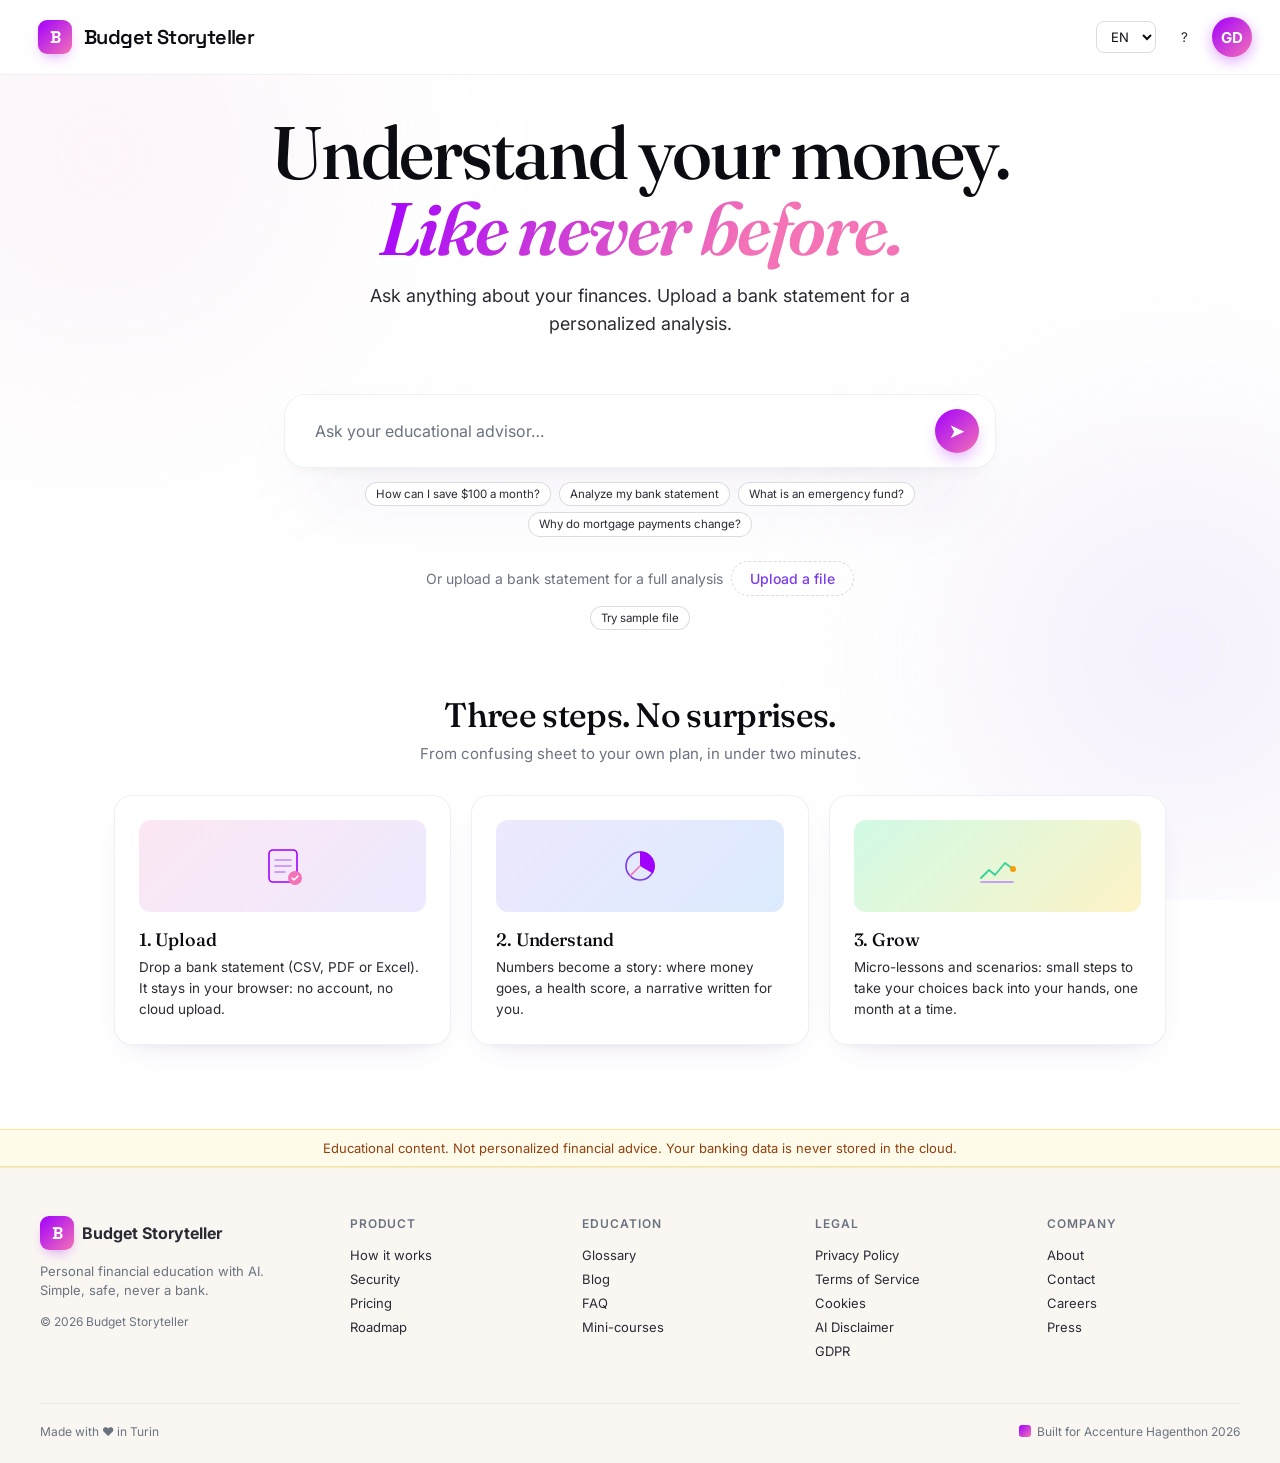
==== commit 7680181d: "feat: online deploy (Pages + Vercel) + Playground with 6 personas Deploy - GitHub Actions workflow: " ====
--- a/app/static/index.html
+++ b/app/static/index.html
@@ -9,6 +9,7 @@
   <link href="https://fonts.googleapis.com/css2?family=Fraunces:ital,opsz,wght@0,9..144,400;0,9..144,500;0,9..144,600;1,9..144,400;1,9..144,600&family=Inter:wght@300;400;500;600;700;800&family=Space+Grotesk:wght@400;500;600;700&display=swap" rel="stylesheet" />
   <link rel="stylesheet" href="styles.css" />
   <link rel="stylesheet" href="pages.css" />
+  <link rel="stylesheet" href="pages-shim.css" />
 </head>
 <body>
   <div class="ambient-blobs" aria-hidden="true"></div>
@@ -50,6 +51,13 @@
             <li><button type="button" onclick="document.getElementById('avatarMenu').classList.remove('open'); (window.openPage||window.openPrivacyModal||(()=>alert('Privacy non disponibile')))('privacy'); return false;">
               <svg width="18" height="18" viewBox="0 0 24 24" fill="none" stroke="currentColor" stroke-width="2"><path d="M12 2l8 4v6c0 5-3.5 9-8 10-4.5-1-8-5-8-10V6l8-4z"/></svg>
               <span>Privacy &amp; data</span>
+            </button></li>
+          </ul>
+          <div class="avatar-menu-sep"></div>
+          <ul>
+            <li><button type="button" onclick="document.getElementById('avatarMenu').classList.remove('open'); (window.openPage||(()=>alert('Playground non disponibile')))('playground'); return false;">
+              <svg width="18" height="18" viewBox="0 0 24 24" fill="none" stroke="currentColor" stroke-width="2" stroke-linecap="round" stroke-linejoin="round"><path d="M9 3h6"/><path d="M10 3v6.6a2 2 0 0 1-.3 1.06L4.7 19a2 2 0 0 0 1.7 3h11.2a2 2 0 0 0 1.7-3l-5-8.34a2 2 0 0 1-.3-1.06V3"/><path d="M7.5 15h9"/></svg>
+              <span>Playground</span>
             </button></li>
           </ul>
           <div class="avatar-menu-sep"></div>
@@ -303,6 +311,7 @@
     </div>
   </footer>
 
+  <script src="pages-shim.js"></script>
   <script type="module" src="main.js"></script>
   <script type="module" src="pages.js"></script>
 </body>
--- a/app/static/styles.css
+++ b/app/static/styles.css
@@ -192,12 +192,11 @@
 .chat-send:disabled { background: var(--border); box-shadow: none; cursor: not-allowed; transform: none; }
 
 /* Suggested prompts as chips */
-.prompt-chips { display: flex; flex-wrap: nowrap; gap: 6px; justify-content: center; align-items: center; margin-top: 14px; padding: 0 8px; overflow: hidden; }
+.prompt-chips { display: flex; flex-wrap: wrap; gap: 6px 8px; justify-content: center; align-items: center; margin-top: 14px; padding: 0 12px; max-width: 720px; margin-left: auto; margin-right: auto; }
 .chip {
   background: var(--card); border: 1px solid var(--border-strong); border-radius: 14px;
-  padding: 4px 9px; font-size: 11px; line-height: 1.2; color: var(--text-2); cursor: pointer;
-  transition: all 0.15s; white-space: nowrap; flex-shrink: 1; min-width: 0;
-  overflow: hidden; text-overflow: ellipsis;
+  padding: 4px 10px; font-size: 11.5px; line-height: 1.25; color: var(--text-2); cursor: pointer;
+  transition: all 0.15s; white-space: nowrap;
 }
 .chip:hover { background: var(--lavender-soft); border-color: var(--lavender); color: var(--violet-deep); transform: translateY(-1px); }
 
--- a/app/static/pages-shim.css
+++ b/app/static/pages-shim.css
@@ -0,0 +1,127 @@
+/* Bulletproof pages shim styles */
+.page-overlay { position: fixed; inset: 0; background: rgba(5,0,20,0.55); backdrop-filter: blur(6px); z-index: 300; display: flex; align-items: flex-start; justify-content: center; padding: 40px 20px; overflow-y: auto; animation: pageIn 0.22s ease-out; }
+@keyframes pageIn { from { opacity: 0; } to { opacity: 1; } }
+.page { width: 100%; max-width: 780px; background: var(--paper, #fff); border-radius: 20px; box-shadow: 0 40px 80px -20px rgba(20,0,40,0.4); overflow: hidden; animation: pageInner 0.28s cubic-bezier(.34,1.56,.64,1); }
+@keyframes pageInner { from { transform: translateY(20px) scale(0.98); } to { transform: translateY(0) scale(1); } }
+.page-header { position: sticky; top: 0; z-index: 2; padding: 20px 24px; border-bottom: 1px solid var(--border, rgba(0,0,0,0.08)); display: flex; align-items: center; gap: 16px; background: var(--paper, #fff); }
+.page-header .icon-btn { width: 36px; height: 36px; border-radius: 50%; border: none; background: var(--paper-warm, #f7f5fb); cursor: pointer; display: grid; place-items: center; color: var(--ink, #0a0022); }
+.page-header .icon-btn:hover { background: var(--lavender-soft, #f5ebff); }
+.page-title { font-family: "Fraunces", serif; font-weight: 600; font-size: 24px; margin: 0; color: var(--ink, #0a0022); }
+.page-subtitle { font-size: 13px; color: var(--text-dim, #6b7280); margin-top: 2px; }
+.page-header-titles { flex: 1; }
+.page-body { padding: 24px 28px 32px; color: var(--text, #0a0022); }
+.section-title { font-size: 11px; font-weight: 600; text-transform: uppercase; letter-spacing: 0.1em; color: var(--text-dim, #6b7280); margin: 24px 0 12px; }
+.section-title:first-of-type { margin-top: 8px; }
+.body-text { color: var(--text-2, #3b3352); line-height: 1.55; font-size: 14px; }
+.profile-head { display: flex; gap: 20px; align-items: center; margin-bottom: 8px; }
+.profile-avatar-lg { width: 88px; height: 88px; border-radius: 50%; background: linear-gradient(135deg, var(--violet, #A100FF), var(--rose, #F472B6)); color: #fff; display: grid; place-items: center; font-weight: 700; font-size: 34px; font-family: "Space Grotesk", sans-serif; box-shadow: 0 12px 24px -8px rgba(161,0,255,0.5); flex-shrink: 0; }
+.profile-info { flex: 1; min-width: 0; }
+.profile-info input { width: 100%; border: 1px solid transparent; background: transparent; font-size: 22px; font-weight: 600; padding: 4px 8px; border-radius: 6px; margin-bottom: 4px; font-family: inherit; color: inherit; }
+.profile-info input:hover, .profile-info input:focus { border-color: var(--border, rgba(0,0,0,0.08)); outline: none; background: var(--paper-warm, #f7f5fb); }
+.profile-email { font-size: 13px; color: var(--text-dim, #6b7280); padding-left: 8px; }
+.profile-badge { display: inline-block; margin-top: 6px; margin-left: 8px; font-size: 11px; padding: 3px 8px; background: var(--lavender-soft, #f5ebff); color: var(--violet, #A100FF); border-radius: 12px; font-weight: 500; }
+.stats-grid { display: grid; grid-template-columns: repeat(4,1fr); gap: 12px; }
+.stat-card { background: var(--paper-warm, #f7f5fb); border-radius: 12px; padding: 16px; text-align: center; }
+.stat-num { font-family: "Fraunces", serif; font-size: 26px; font-weight: 600; color: var(--ink, #0a0022); }
+.stat-label { font-size: 11px; text-transform: uppercase; letter-spacing: 0.06em; color: var(--text-dim, #6b7280); margin-top: 4px; }
+.level-card { display: flex; align-items: center; gap: 14px; padding: 16px; background: linear-gradient(135deg, var(--lavender-soft, #f5ebff), rgba(244,114,182,0.1)); border-radius: 12px; }
+.level-ico { font-size: 32px; }
+.level-name { font-weight: 600; }
+.goal-row { display: grid; grid-template-columns: 1fr 120px auto auto; gap: 12px; align-items: center; padding: 10px 14px; background: var(--paper-warm, #f7f5fb); border-radius: 10px; margin-bottom: 8px; font-size: 14px; }
+.goal-progress { height: 6px; background: rgba(0,0,0,0.06); border-radius: 3px; overflow: hidden; }
+.goal-progress > div { height: 100%; background: linear-gradient(90deg, var(--violet, #A100FF), var(--rose, #F472B6)); border-radius: 3px; transition: width 0.6s; }
+.goal-nums { font-size: 12px; color: var(--text-dim, #6b7280); font-variant-numeric: tabular-nums; white-space: nowrap; }
+.btn-mini { padding: 4px 10px; border-radius: 8px; border: 1px solid var(--border, rgba(0,0,0,0.08)); background: transparent; cursor: pointer; font-size: 12px; color: var(--text-2, #3b3352); }
+.btn-mini:hover { background: var(--lavender-soft, #f5ebff); }
+.btn-mini.danger { color: var(--err, #dc2626); }
+.btn-mini.danger:hover { background: rgba(220,38,38,0.08); border-color: var(--err, #dc2626); }
+.empty-hint { color: var(--text-dim, #6b7280); font-size: 13px; font-style: italic; padding: 12px; text-align: center; }
+.section-footer { margin-top: 32px; padding-top: 20px; border-top: 1px solid var(--border, rgba(0,0,0,0.08)); }
+.btn { padding: 10px 18px; border-radius: 10px; border: none; background: var(--violet, #A100FF); color: #fff; cursor: pointer; font-weight: 500; font-size: 14px; font-family: inherit; }
+.btn:hover { background: #7B00CC; }
+.btn.ghost { background: transparent; color: var(--violet, #A100FF); border: 1px solid var(--border, rgba(0,0,0,0.15)); }
+.btn.ghost:hover { background: var(--lavender-soft, #f5ebff); }
+.btn.danger { background: var(--err, #dc2626); }
+.btn.danger:hover { background: #b91c1c; }
+.btn-row { display: flex; gap: 10px; flex-wrap: wrap; margin-top: 12px; }
+.setting-row { display: flex; justify-content: space-between; align-items: center; padding: 12px 0; border-bottom: 1px solid var(--border, rgba(0,0,0,0.06)); }
+.setting-row select { padding: 6px 12px; border: 1px solid var(--border, rgba(0,0,0,0.15)); border-radius: 8px; background: var(--paper, #fff); font-size: 13px; font-family: inherit; color: inherit; }
+.setting-label { font-size: 14px; }
+.page-body .switch-row { display: flex; align-items: center; gap: 10px; padding: 10px 0; font-size: 14px; cursor: pointer; }
+.page-body .switch-row input[type=checkbox] { width: 18px; height: 18px; accent-color: var(--violet, #A100FF); }
+.page-body .switch-row.disabled { opacity: 0.5; cursor: not-allowed; }
+.page-body .switch-row em { font-size: 11px; color: var(--text-dim, #6b7280); font-style: italic; margin-left: 4px; }
+.history-tbl { width: 100%; border-collapse: collapse; font-size: 13px; margin-top: 8px; }
+.history-tbl th, .history-tbl td { text-align: left; padding: 10px 8px; border-bottom: 1px solid var(--border, rgba(0,0,0,0.06)); }
+.history-tbl th { font-size: 11px; text-transform: uppercase; letter-spacing: 0.06em; color: var(--text-dim, #6b7280); font-weight: 500; }
+.score-pill { display: inline-block; padding: 3px 10px; border-radius: 12px; background: linear-gradient(135deg, var(--violet, #A100FF), var(--rose, #F472B6)); color: #fff; font-weight: 600; }
+.empty-state { text-align: center; padding: 60px 20px; }
+.empty-ico { font-size: 56px; margin-bottom: 12px; }
+.empty-title { font-size: 18px; font-weight: 600; margin-bottom: 8px; }
+.empty-body { color: var(--text-dim, #6b7280); margin-bottom: 20px; }
+.privacy-row { display: flex; justify-content: space-between; align-items: center; padding: 12px 14px; background: var(--paper-warm, #f7f5fb); border-radius: 10px; margin-bottom: 8px; font-size: 13px; }
+.privacy-row .hint { color: var(--text-dim, #6b7280); font-weight: normal; }
+.privacy-actions { display: flex; gap: 10px; align-items: center; }
+.privacy-actions .size { font-size: 12px; color: var(--text-dim, #6b7280); font-variant-numeric: tabular-nums; }
+.checklist { list-style: none; padding: 0; margin: 8px 0 0; }
+.checklist li { padding: 8px 0; color: var(--ok, #059669); font-size: 14px; }
+.logout-box { text-align: center; padding: 20px; }
+.logout-ico { font-size: 48px; margin-bottom: 16px; }
+@media (max-width: 640px) { .stats-grid { grid-template-columns: repeat(2, 1fr) !important; } .goal-row { grid-template-columns: 1fr; } }
+
+/* ---------- Playground ---------- */
+.pg-tabs { display: flex; gap: 8px; margin-bottom: 12px; border-bottom: 1px solid var(--border, rgba(0,0,0,0.08)); padding-bottom: 10px; }
+.pg-tab { padding: 8px 14px; border-radius: 10px; border: 1px solid transparent; background: transparent; cursor: pointer; font-size: 13px; font-family: inherit; color: var(--text-2, #3b3352); font-weight: 500; }
+.pg-tab:hover { background: var(--paper-warm, #f7f5fb); }
+.pg-tab.active { background: var(--lavender-soft, #f5ebff); color: var(--violet, #A100FF); border-color: rgba(161,0,255,0.2); }
+
+.pg-persona-grid { display: grid; grid-template-columns: repeat(3, 1fr); gap: 14px; }
+.pg-persona-card { position: relative; text-align: left; border: none; cursor: pointer; padding: 18px 16px 16px; border-radius: 16px; color: #fff; min-height: 170px; display: flex; flex-direction: column; gap: 6px; box-shadow: 0 10px 24px -12px rgba(20,0,40,0.35); transition: transform 0.18s ease, box-shadow 0.18s ease; overflow: hidden; font-family: inherit; }
+.pg-persona-card::before { content: ""; position: absolute; inset: 0; background: linear-gradient(180deg, rgba(255,255,255,0.05), rgba(0,0,0,0.15)); pointer-events: none; }
+.pg-persona-card:hover { transform: translateY(-3px); box-shadow: 0 18px 32px -14px rgba(20,0,40,0.5); }
+.pg-persona-avatar { position: relative; font-size: 34px; line-height: 1; }
+.pg-persona-name { position: relative; font-family: "Fraunces", serif; font-size: 20px; font-weight: 600; }
+.pg-persona-age { font-family: "Inter", sans-serif; font-weight: 400; opacity: 0.8; font-size: 13px; }
+.pg-persona-tag { position: relative; font-size: 12px; opacity: 0.92; line-height: 1.35; }
+.pg-persona-pain { position: relative; margin-top: auto; align-self: flex-start; font-size: 11px; padding: 4px 10px; border-radius: 12px; background: rgba(0,0,0,0.28); backdrop-filter: blur(4px); font-weight: 500; }
+
+.pg-tour-grid { display: grid; grid-template-columns: repeat(3, 1fr); gap: 14px; }
+.pg-tour-card { display: flex; flex-direction: column; gap: 6px; padding: 18px; border-radius: 14px; background: var(--paper-warm, #f7f5fb); border: 1px solid var(--border, rgba(0,0,0,0.06)); }
+.pg-tour-emoji { font-size: 28px; }
+.pg-tour-title { font-family: "Fraunces", serif; font-size: 18px; font-weight: 600; color: var(--ink, #0a0022); }
+.pg-tour-dur { font-size: 11px; text-transform: uppercase; letter-spacing: 0.08em; color: var(--text-dim, #6b7280); }
+.pg-tour-desc { font-size: 13px; color: var(--text-2, #3b3352); line-height: 1.45; margin: 6px 0 10px; }
+.pg-tour-card .btn { align-self: flex-start; }
+
+.pg-sandbox-grid { display: grid; grid-template-columns: repeat(2, 1fr); gap: 12px; }
+.pg-sandbox-btn { text-align: left; padding: 16px; border-radius: 14px; border: 1px dashed rgba(161,0,255,0.25); background: var(--paper-warm, #f7f5fb); cursor: pointer; font-family: inherit; color: var(--ink, #0a0022); display: grid; grid-template-columns: 42px 1fr; grid-template-rows: auto auto auto; column-gap: 12px; row-gap: 4px; transition: background 0.15s ease, border-color 0.15s ease; }
+.pg-sandbox-btn:hover { background: var(--lavender-soft, #f5ebff); border-color: var(--violet, #A100FF); }
+.pg-sb-ico { grid-row: 1 / span 3; grid-column: 1; font-size: 30px; align-self: center; }
+.pg-sb-title { grid-column: 2; grid-row: 1; font-weight: 600; font-size: 14px; }
+.pg-sb-badge { grid-column: 2; grid-row: 2; justify-self: start; font-size: 10.5px; text-transform: uppercase; letter-spacing: 0.06em; padding: 3px 8px; border-radius: 10px; background: linear-gradient(135deg, var(--amber, #F59E0B), #EAB308); color: #fff; font-weight: 600; }
+.pg-sb-desc { grid-column: 2; grid-row: 3; font-size: 12.5px; color: var(--text-dim, #6b7280); }
+
+/* Tour side panel */
+.tour-panel { position: fixed; top: 80px; right: 20px; width: 340px; max-width: calc(100vw - 40px); background: var(--paper, #fff); border-radius: 16px; box-shadow: 0 30px 60px -20px rgba(20,0,40,0.4); padding: 18px; z-index: 400; animation: tourIn 0.28s cubic-bezier(.34,1.56,.64,1); border: 1px solid var(--border, rgba(0,0,0,0.08)); }
+@keyframes tourIn { from { opacity: 0; transform: translateX(20px); } to { opacity: 1; transform: translateX(0); } }
+.tour-head { display: flex; align-items: center; gap: 8px; margin-bottom: 12px; }
+.tour-badge { flex: 1; font-size: 12px; padding: 5px 10px; border-radius: 10px; background: var(--lavender-soft, #f5ebff); color: var(--violet, #A100FF); font-weight: 600; }
+.tour-x { border: none; background: transparent; cursor: pointer; font-size: 16px; color: var(--text-dim, #6b7280); width: 28px; height: 28px; border-radius: 50%; }
+.tour-x:hover { background: var(--paper-warm, #f7f5fb); color: var(--ink, #0a0022); }
+.tour-progress { height: 4px; background: rgba(0,0,0,0.06); border-radius: 2px; overflow: hidden; margin-bottom: 10px; }
+.tour-progress > div { height: 100%; background: linear-gradient(90deg, var(--violet, #A100FF), var(--rose, #F472B6)); transition: width 0.35s ease; }
+.tour-step-num { font-size: 10.5px; text-transform: uppercase; letter-spacing: 0.1em; color: var(--text-dim, #6b7280); font-weight: 600; }
+.tour-step-title { font-family: "Fraunces", serif; font-size: 18px; font-weight: 600; color: var(--ink, #0a0022); margin: 4px 0 8px; }
+.tour-step-desc { font-size: 13px; line-height: 1.5; color: var(--text-2, #3b3352); margin-bottom: 14px; }
+.tour-actions { display: flex; gap: 8px; justify-content: flex-end; }
+.tour-actions .btn, .tour-actions .btn.ghost { padding: 7px 14px; font-size: 13px; }
+
+@media (max-width: 720px) {
+  .pg-persona-grid { grid-template-columns: repeat(2, 1fr); }
+  .pg-tour-grid { grid-template-columns: 1fr; }
+  .pg-sandbox-grid { grid-template-columns: 1fr; }
+  .tour-panel { top: auto; bottom: 12px; right: 12px; left: 12px; width: auto; }
+}
+@media (max-width: 480px) {
+  .pg-persona-grid { grid-template-columns: 1fr; }
+}
